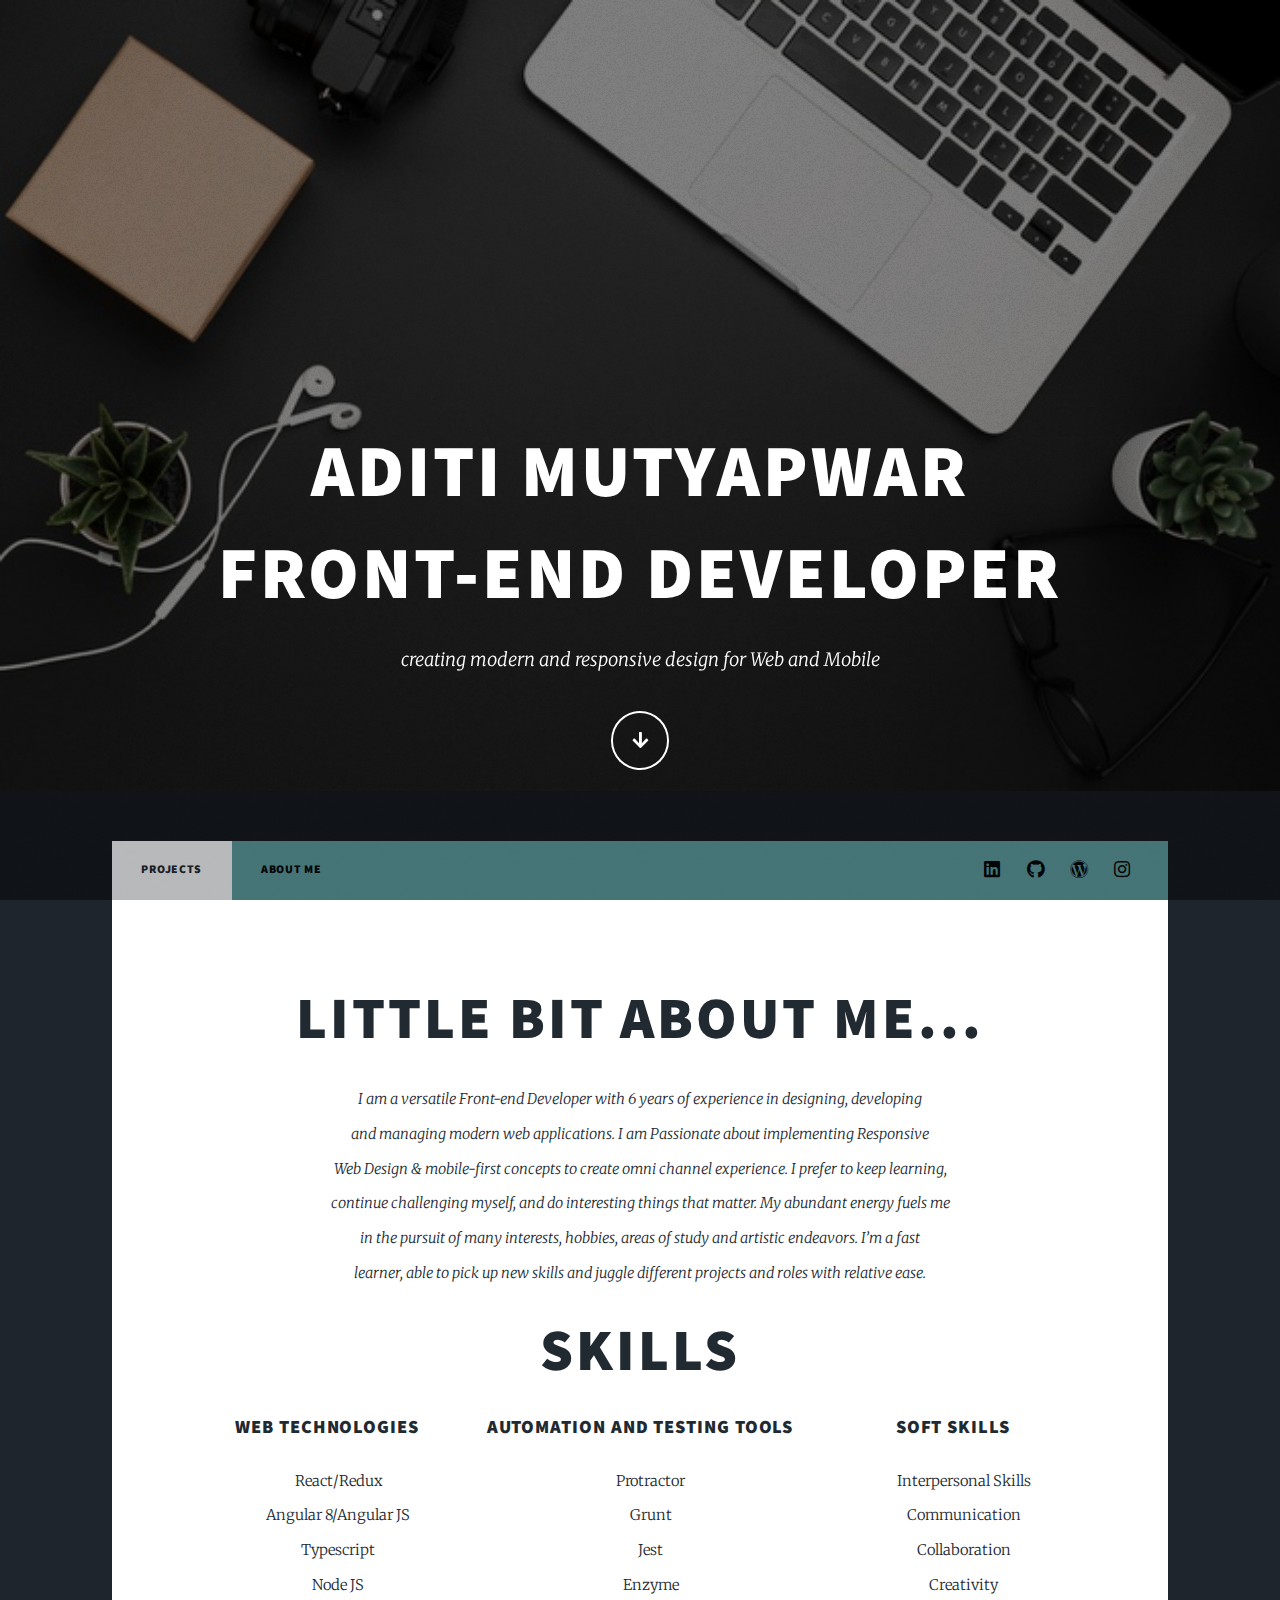
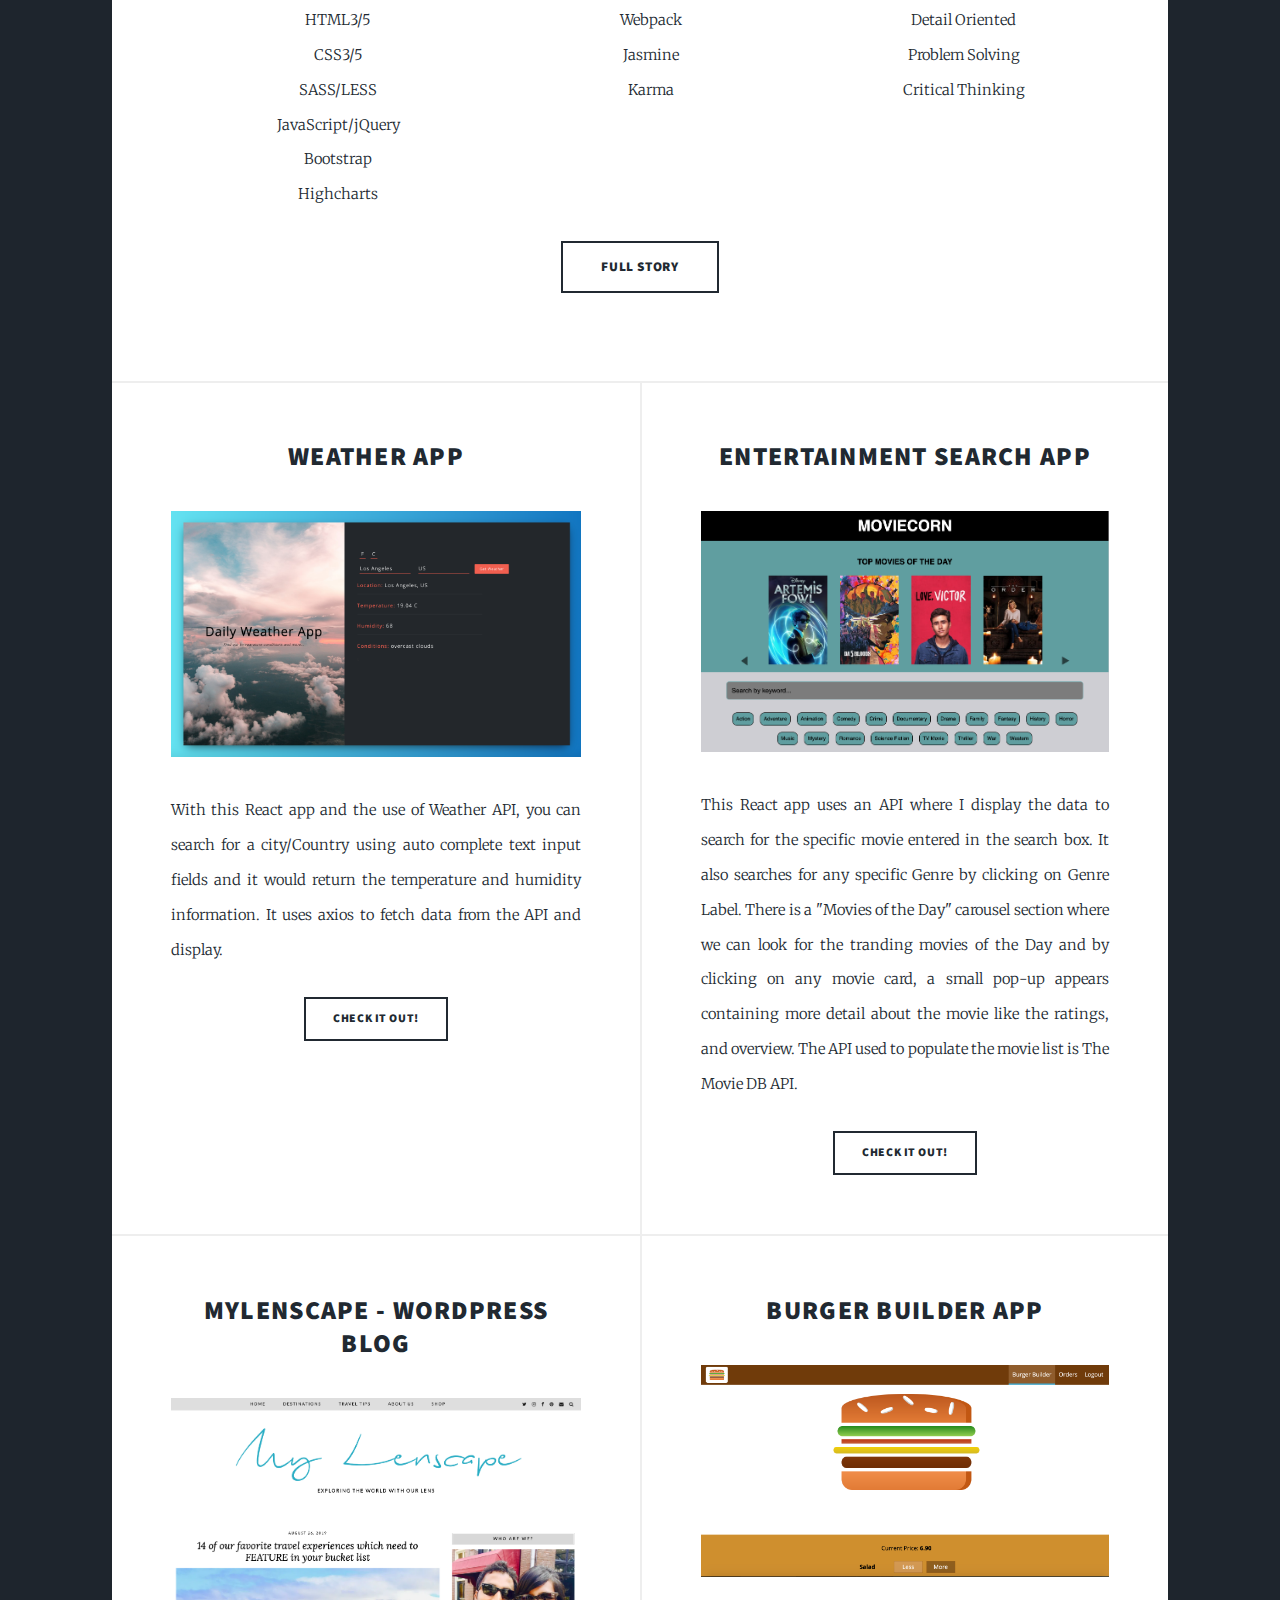
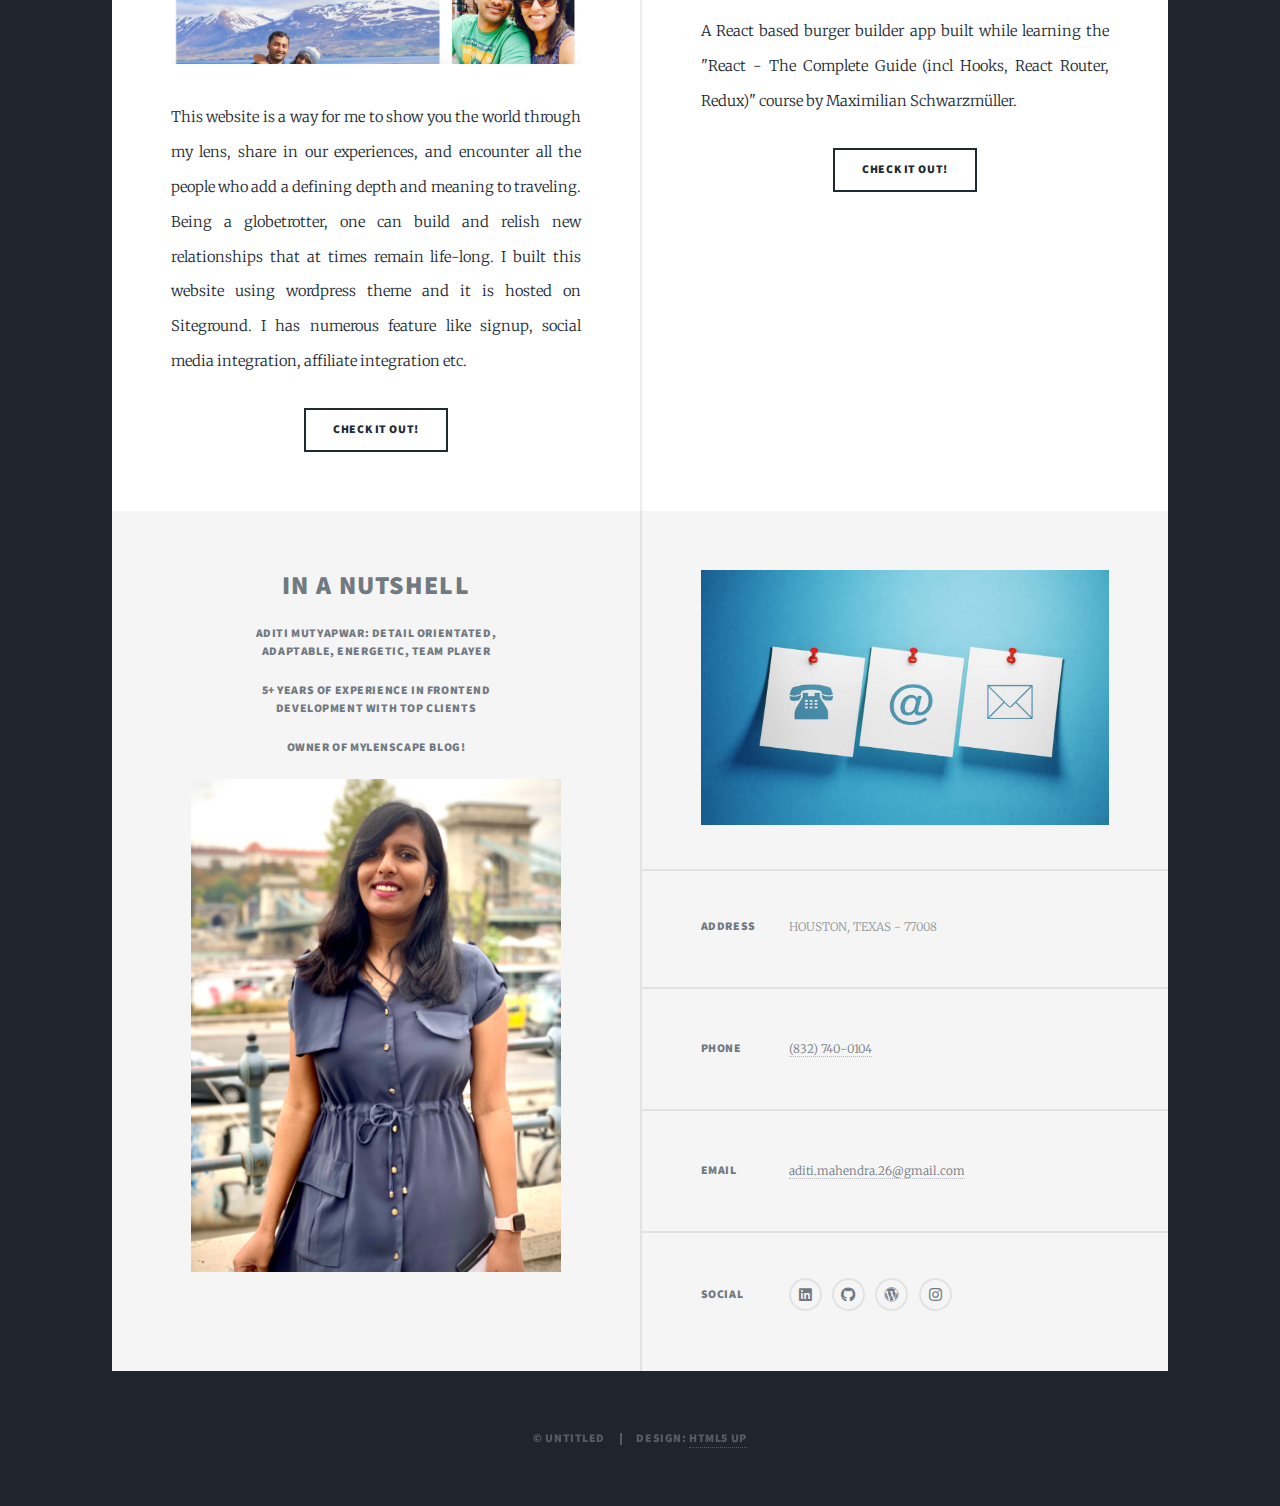
==== index.html @ be19580b "portfolio" ====
<!DOCTYPE HTML>
<!--
    Massively by HTML5 UP
    html5up.net | @ajlkn
    Free for personal and commercial use under the CCA 3.0 license (html5up.net/license)
-->
<html>
    <head>
        <title>Portfolio</title>
        <meta charset="utf-8" />
        <meta name="viewport" content="width=device-width, initial-scale=1, user-scalable=no" />
        <link rel="stylesheet" href="assets/css/main.css" />
        <noscript><link rel="stylesheet" href="assets/css/noscript.css" /></noscript>
    </head>
    <body class="is-preload">

        <!-- Wrapper -->
            <div id="wrapper" class="fade-in">

                <!-- Intro -->
                    <div id="intro">
                        <h1>Aditi Mutyapwar</h1>
						<h1>FRONT-END DEVELOPER</h1>
                        <p>creating modern and responsive design for Web and Mobile</p>
                        <ul class="actions">
                            <li><a href="#header" class="button icon solid solo fa-arrow-down scrolly">Continue</a></li>
                        </ul>
                    </div>

                <!-- Header -->
                    <header id="header">
                        <a href="#myContact" class="logo">CONTACT</a>
                    </header>

                <!-- Nav -->
                    <nav id="nav">
                        <ul class="links">
                            <li class="active"><a href="index.html">Projects</a></li>
                            <li><a href="generic.html">About Me</a></li>
                        </ul>
                        <ul class="icons">
                            <li><a target="_blank" href="https://www.linkedin.com/in/aditi-mutyapwar-87a7a096/" class="icon brands fa-linkedin"><span class="label">LinkedIn</span></a></li>
                            <li><a target="_blank" href="https://github.com/aditimutyapwar" class="icon brands alt fa-github"><span class="label">GitHub</span></a></li>
                            <li><a target="_blank" href="https://mylenscape.com/" class="icon brands alt fa-wordpress"><span class="label">Blog</span></a></li>
                            <li><a target="_blank" href="https://instagram.com/mylenscape" class="icon brands alt fa-instagram"><span class="label">Instagram</span></a></li>
                        </ul>
                    </nav>

                <!-- Main -->
                    <div id="main">

                        <!-- Featured Post -->
                            <article class="post featured">
                                <header class="major">
                                    <h2>Little bit about me...</h2>
									<p>I am a versatile Front-end Developer with 6 years of experience in designing, developing<br>
										and managing modern web applications. I am Passionate about implementing Responsive<br>
										Web Design & mobile-first concepts to create omni channel experience. I prefer to keep learning,<br>
										continue challenging myself, and do interesting things that matter. My abundant energy fuels me <br>
										in the pursuit of many interests, hobbies, areas of study and artistic endeavors. I’m a fast <br>
										learner, able to pick up new skills and juggle different projects and roles with relative ease.</p>
                                    <h2>Skills</h2>
                                    
                                    <div style="float: left; width: 33.33%">
                                        <h3>Web Technologies</h3>
                                        <ul style="list-style-type: none;">
                                        <li>React/Redux</li>
                                        <li>Angular 8/Angular JS</li>
                                        <li>Typescript</li>
                                        <li>Node JS</li>
                                        <li>HTML3/5</li>
                                        <li>CSS3/5</li>
                                        <li>SASS/LESS</li>
                                        <li>JavaScript/jQuery</li>
                                        <li>Bootstrap</li>
                                        <li>Highcharts</li>
                                    </ul></div>
                                    <div style="float: left; width: 33.33%">
                                        <h3 style="text-align: center;">Automation and Testing Tools</h3>
                                        <ul style="list-style-type: none;">
                                        <li>Protractor</li>
                                        <li>Grunt</li>
                                        <li>Jest</li>
                                        <li>Enzyme</li>
                                        <li>Webpack</li>
                                        <li>Jasmine</li>
                                        <li>Karma</li>
                                    </ul></div>
                                    <div style="float: left; width: 33.33%">
                                        <h3 style="text-align: center;">Soft Skills</h3>
                                        <ul style="list-style-type: none;">
                                        <li>Interpersonal Skills</li>
                                        <li>Communication</li>
                                        <li>Collaboration</li>
                                        <li>Creativity</li>
                                        <li>Detail Oriented</li>
                                        <li>Problem Solving</li>
                                        <li>Critical Thinking</li>
                                    </ul></div>
                                           
                                </header>
                                <!-- <a href="#" class="image main"><img src="images/pic01.jpg" alt="" /></a> -->
                                <ul class="actions special">
                                    <li><a href="generic.html" class="button large">Full Story</a></li>
                                </ul>
                            </article>

                        <!-- Posts -->
                            <section class="posts">
                                <article>
                                    <header>
                                        <h2><a href="https://github.com/aditimutyapwar/react-weather-app.git" target="_blank">WEATHER APP</a></h2>
                                    </header>
                                    <a href="https://github.com/aditimutyapwar/react-weather-app.git" target="_blank" class="image fit"><img src="images/weather.png" alt="weather" /></a>
                                    <p>With this React app and the use of Weather API, you can search for a city/Country using auto complete text input fields and it would return the temperature and humidity information. It uses axios to fetch data from the API and display.</p>
                                    <ul class="actions special">
                                        <li><a href="https://github.com/aditimutyapwar/react-weather-app.git" target="_blank" class="button">CHECK IT OUT!</a></li>
                                    </ul>
                                </article>
                                <article>
                                    <header>
                                        <h2><a href="https://github.com/aditimutyapwar/entertainmet-app.git" target="_blank">ENTERTAINMENT SEARCH APP</a></h2>
                                    </header>
                                    <a href="https://github.com/aditimutyapwar/entertainmet-app.git" target="_blank" class="image fit"><img src="images/moviecorn.png" alt="moviecorn" /></a>
                                    <p>This React app uses an API where I display the data to search for the specific movie entered in the search box. It also searches for any specific Genre by clicking on Genre Label. There is a "Movies of the Day" carousel section where we can look for the tranding movies of the Day and by clicking on any movie card, a small pop-up appears containing more detail about the movie like the ratings, and overview. The API used to populate the movie list is The Movie DB API.</p>
                                    <ul class="actions special">
                                        <li><a href="https://github.com/aditimutyapwar/entertainmet-app.git" target="_blank" class="button">Check it Out!</a></li>
                                    </ul>
                                </article>
                                <article>
                                    <header>
                                        <h2><a href="https://mylenscape.com" target="_blank">MYLENSCAPE - WORDPRESS BLOG</a></h2>
                                    </header>
                                    <a href="https://mylenscape.com" target="_blank" class="image fit"><img src="images/mylenscape.png" alt="Mylenscape" /></a>
                                    <p>This website is a way for me to show you the world through my lens, share in our experiences, and encounter all the people who add a defining depth and meaning to traveling. Being a globetrotter, one can build and relish new relationships that at times remain life-long. I built this website using wordpress theme and it is hosted on Siteground. I has numerous feature like signup, social media integration, affiliate integration etc.</p>
                                    <ul class="actions special">
                                        <li><a href="https://mylenscape.com" target="_blank" class="button">Check it Out!</a></li>
                                    </ul>
                                </article>
                                <article>
                                    <header>
                                        <h2><a href="https://github.com/aditimutyapwar/burger-builder-app.git" target="_blank">BURGER BUILDER APP</a></h2>
                                    </header>
                                    <a href="https://github.com/aditimutyapwar/burger-builder-app.git" target="_blank" class="image fit"><img src="images/burgerBuilder.png" alt="Burger Builder" /></a>
                                    <p>A React based burger builder app built while learning the "React - The Complete Guide (incl Hooks, React Router, Redux)" course by Maximilian Schwarzmüller.</p>
                                    <ul class="actions special">
                                        <li><a href="https://github.com/aditimutyapwar/burger-builder-app.git" target="_blank" class="button">Check it Out!</a></li>
                                    </ul>
                                </article>
                            </section>

                        <!-- Footer 
                            <footer>
                                <div class="pagination">
                                    <a href="#" class="previous">Prev</a>
                                    <a href="#" class="page active">1</a>
                                    <a href="#" class="page">2</a>
                                    <a href="#" class="page">3</a>
                                    <span class="extra">&hellip;</span>
                                    <a href="#" class="page">8</a>
                                    <a href="#" class="page">9</a>
                                    <a href="#" class="page">10</a>
                                    <a href="#" class="next">Next</a>
                                </div>
                            </footer> -->

                    </div>

                <!-- Footer -->
                    <footer id="footer">
                        <section>
                            <section>
                                <div style="width:70%; margin-left: auto;
                                margin-right: auto;">
                                    <h2 style="text-align: center;">In a Nutshell</h2>
                                    <h3 style="text-align: center;">ADITI MUTYAPWAR: DETAIL ORIENTATED, ADAPTABLE, ENERGETIC, Team player</h3>
                                    <h3 style="text-align: center;">5+ years of experience in Frontend Development with top clients</h3>
                                    <h3 style="text-align: center;">Owner of <a href="https://mylenscape.com" target="_blank">Mylenscape</a> Blog!</h3>
                                </div>
                                <img style=" display: block;
                                margin-left: auto;
                                margin-right: auto; width:90%;" src="images/IMG_3087.jpg" alt="Aditi-Mutyapwar-image">
                            </section>
                        </section>
                        <section class="split contact" id="myContact">
                            <section>
                                <img style=" display: block;
                                margin-left: auto;
                                margin-right: auto; width:90%;" src="images/contact.jpg" alt="contact-image">
                            </section>
                            <section class="alt">
                                <h3>Address</h3>
                                <p>HOUSTON, TEXAS - 77008</p>
                           </section>
                            <section>
                                <h3>Phone</h3>
                                <p><a href="#">(832) 740-0104</a></p>
                            </section>
                            <section>
                                <h3>Email</h3>
                                <p><a href="mailto:aditi.mahendra.26@gmail.com">aditi.mahendra.26@gmail.com</a></p>
                            </section>
                            <section>
                                <h3>Social</h3>
                                <ul class="icons alt">
                                    <li><a target="_blank" href="https://www.linkedin.com/in/aditi-mutyapwar-87a7a096/" class="icon brands fa-linkedin"><span class="label">LinkedIn</span></a></li>
                                    <li><a target="_blank" href="https://github.com/aditimutyapwar" class="icon brands alt fa-github"><span class="label">GitHub</span></a></li>
                                    <li><a target="_blank" href="https://mylenscape.com/" class="icon brands alt fa-wordpress"><span class="label">Blog</span></a></li>
                                    <li><a target="_blank" href="https://instagram.com/mylenscape" class="icon brands alt fa-instagram"><span class="label">Instagram</span></a></li>
                                </ul>
                            </section>
                        </section>
                    </footer>

                <!-- Copyright -->
                    <div id="copyright">
                        <ul><li>&copy; Untitled</li><li>Design: <a href="https://html5up.net">HTML5 UP</a></li></ul>
                    </div>

            </div>

        <!-- Scripts -->
            <script src="assets/js/jquery.min.js"></script>
            <script src="assets/js/jquery.scrollex.min.js"></script>
            <script src="assets/js/jquery.scrolly.min.js"></script>
            <script src="assets/js/browser.min.js"></script>
            <script src="assets/js/breakpoints.min.js"></script>
            <script src="assets/js/util.js"></script>
            <script src="assets/js/main.js"></script>

    </body>
</html>
---- assets/css/main.css ----
@import url(fontawesome-all.min.css);
@import url("https://fonts.googleapis.com/css?family=Merriweather:300,700,300italic,700italic|Source+Sans+Pro:900");

/*
	Massively by HTML5 UP
	html5up.net | @ajlkn
	Free for personal and commercial use under the CCA 3.0 license (html5up.net/license)
*/

html, body, div, span, applet, object,
iframe, h1, h2, h3, h4, h5, h6, p, blockquote,
pre, a, abbr, acronym, address, big, cite,
code, del, dfn, em, img, ins, kbd, q, s, samp,
small, strike, strong, sub, sup, tt, var, b,
u, i, center, dl, dt, dd, ol, ul, li, fieldset,
form, label, legend, table, caption, tbody,
tfoot, thead, tr, th, td, article, aside,
canvas, details, embed, figure, figcaption,
footer, header, hgroup, menu, nav, output, ruby,
section, summary, time, mark, audio, video {
	margin: 0;
	padding: 0;
	border: 0;
	font-size: 100%;
	font: inherit;
	vertical-align: baseline;}

article, aside, details, figcaption, figure,
footer, header, hgroup, menu, nav, section {
	display: block;}

body {
	line-height: 1;
}

ol, ul {
	list-style: none;
}

blockquote, q {
	quotes: none;
}

	blockquote:before, blockquote:after, q:before, q:after {
		content: '';
		content: none;
	}

table {
	border-collapse: collapse;
	border-spacing: 0;
}

body {
	-webkit-text-size-adjust: none;
}

mark {
	background-color: transparent;
	color: inherit;
}

input::-moz-focus-inner {
	border: 0;
	padding: 0;
}

input, select, textarea {
	-moz-appearance: none;
	-webkit-appearance: none;
	-ms-appearance: none;
	appearance: none;
}

/* Basic */

	@-ms-viewport {
		width: device-width;
	}

	body {
		-ms-overflow-style: scrollbar;
	}

	@media screen and (max-width: 480px) {

		html, body {
			min-width: 320px;
		}

	}

	html {
		box-sizing: border-box;
	}

	*, *:before, *:after {
		box-sizing: inherit;
	}

	body {
		background-color: #1e252d;
	}

		body.is-preload *, body.is-preload *:before, body.is-preload *:after {
			-moz-animation: none !important;
			-webkit-animation: none !important;
			-ms-animation: none !important;
			animation: none !important;
			-moz-transition: none !important;
			-webkit-transition: none !important;
			-ms-transition: none !important;
			transition: none !important;
		}

/* Type */

	html {
		font-size: 16pt;
	}

		@media screen and (max-width: 1680px) {

			html {
				font-size: 12pt;
			}

		}

		@media screen and (max-width: 1280px) {

			html {
				font-size: 11pt;
			}

		}

		@media screen and (max-width: 360px) {

			html {
				font-size: 10pt;
			}

		}

	body {
		color: #212931;
	}

	body, input, select, textarea {
		font-family: "Merriweather", Georgia, serif;
		font-weight: 300;
		font-size: 1rem;
		line-height: 2.375;
	}

	a {
		-moz-transition: color 0.2s ease-in-out, background-color 0.2s ease-in-out, border-color 0.2s ease-in-out, box-shadow 0.2s ease-in-out;
		-webkit-transition: color 0.2s ease-in-out, background-color 0.2s ease-in-out, border-color 0.2s ease-in-out, box-shadow 0.2s ease-in-out;
		-ms-transition: color 0.2s ease-in-out, background-color 0.2s ease-in-out, border-color 0.2s ease-in-out, box-shadow 0.2s ease-in-out;
		transition: color 0.2s ease-in-out, background-color 0.2s ease-in-out, border-color 0.2s ease-in-out, box-shadow 0.2s ease-in-out;
		border-bottom: dotted 1px;
		text-decoration: none;
	}

		a:hover {
			border-bottom-color: transparent;
		}

	strong, b {
		font-weight: 600;
	}

	em, i {
		font-style: italic;
	}

	p {
		text-align: justify;
		margin: 0 0 2rem 0;
	}

	h1, h2, h3, h4, h5, h6 {
		font-family: "Source Sans Pro", Helvetica, sans-serif;
		font-weight: 900;
		line-height: 1.5;
		letter-spacing: 0.05em;
		text-transform: uppercase;
		margin: 0 0 1rem 0;
	}

		h1 a, h2 a, h3 a, h4 a, h5 a, h6 a {
			border-bottom: 0;
			color: inherit;
			text-decoration: none;
		}

	h1 {
		font-size: 4rem;
		line-height: 1.1;
		margin: 0 0 2rem 0;
	}

	h2 {
		font-size: 1.75rem;
		line-height: 1.3;
		margin: 0 0 1.5rem 0;
	}

	h3 {
		font-size: 1.25rem;
		margin: 0 0 1.5rem 0;
	}

	h4 {
		font-size: 1rem;
	}

	h5 {
		font-size: 0.9rem;
	}

	h6 {
		font-size: 0.8rem;
	}

	sub {
		font-size: 0.8rem;
		position: relative;
		top: 0.5rem;
	}

	sup {
		font-size: 0.8rem;
		position: relative;
		top: -0.5rem;
	}

	blockquote {
		border-left: solid 4px;
		font-style: italic;
		margin: 0 0 2rem 0;
		padding: 0.5rem 0 0.5rem 2rem;
	}

	code {
		border: solid 2px;
		font-family: "Courier New", monospace;
		font-size: 0.9rem;
		margin: 0 0.25rem;
		padding: 0.25rem 0.65rem;
	}

	pre {
		-webkit-overflow-scrolling: touch;
		font-family: "Courier New", monospace;
		font-size: 0.9rem;
		margin: 0 0 2rem 0;
	}

		pre code {
			display: block;
			line-height: 1.75;
			padding: 1rem 1.5rem;
			overflow-x: auto;
		}

	hr {
		border: 0;
		border-bottom: solid 2px;
		margin: 3rem 0;
	}

		hr.major {
			margin: 5rem 0;
		}

	.align-left {
		text-align: left;
	}

	.align-center {
		text-align: center;
	}

	.align-right {
		text-align: right;
	}

	input, select, textarea {
		color: #212931;
	}

	a {
		color: #212931;
		border-bottom-color: rgba(33, 41, 49, 0.5);
	}

		a:hover {
			border-bottom-color: transparent;
			color: cadetblue !important;
		}

	strong, b {
		color: #212931;
	}

	h1, h2, h3, h4, h5, h6 {
		color: #212931;
	}

	blockquote {
		border-left-color: #eeeeee;
	}

	code {
		background: rgba(220, 220, 220, 0.25);
		border-color: #eeeeee;
	}

	hr {
		border-bottom-color: #eeeeee;
	}

/* Row */

	.row {
		display: flex;
		flex-wrap: wrap;
		box-sizing: border-box;
		align-items: stretch;
	}

		.row > * {
			box-sizing: border-box;
		}

		.row.gtr-uniform > * > :last-child {
			margin-bottom: 0;
		}

		.row.aln-left {
			justify-content: flex-start;
		}

		.row.aln-center {
			justify-content: center;
		}

		.row.aln-right {
			justify-content: flex-end;
		}

		.row.aln-top {
			align-items: flex-start;
		}

		.row.aln-middle {
			align-items: center;
		}

		.row.aln-bottom {
			align-items: flex-end;
		}

		.row > .imp {
			order: -1;
		}

		.row > .col-1 {
			width: 8.33333%;
		}

		.row > .off-1 {
			margin-left: 8.33333%;
		}

		.row > .col-2 {
			width: 16.66667%;
		}

		.row > .off-2 {
			margin-left: 16.66667%;
		}

		.row > .col-3 {
			width: 25%;
		}

		.row > .off-3 {
			margin-left: 25%;
		}

		.row > .col-4 {
			width: 33.33333%;
		}

		.row > .off-4 {
			margin-left: 33.33333%;
		}

		.row > .col-5 {
			width: 41.66667%;
		}

		.row > .off-5 {
			margin-left: 41.66667%;
		}

		.row > .col-6 {
			width: 50%;
		}

		.row > .off-6 {
			margin-left: 50%;
		}

		.row > .col-7 {
			width: 58.33333%;
		}

		.row > .off-7 {
			margin-left: 58.33333%;
		}

		.row > .col-8 {
			width: 66.66667%;
		}

		.row > .off-8 {
			margin-left: 66.66667%;
		}

		.row > .col-9 {
			width: 75%;
		}

		.row > .off-9 {
			margin-left: 75%;
		}

		.row > .col-10 {
			width: 83.33333%;
		}

		.row > .off-10 {
			margin-left: 83.33333%;
		}

		.row > .col-11 {
			width: 91.66667%;
		}

		.row > .off-11 {
			margin-left: 91.66667%;
		}

		.row > .col-12 {
			width: 100%;
		}

		.row > .off-12 {
			margin-left: 100%;
		}

		.row.gtr-0 {
			margin-top: 0;
			margin-left: 0rem;
		}

			.row.gtr-0 > * {
				padding: 0 0 0 0rem;
			}

			.row.gtr-0.gtr-uniform {
				margin-top: 0rem;
			}

				.row.gtr-0.gtr-uniform > * {
					padding-top: 0rem;
				}

		.row.gtr-25 {
			margin-top: 0;
			margin-left: -0.375rem;
		}

			.row.gtr-25 > * {
				padding: 0 0 0 0.375rem;
			}

			.row.gtr-25.gtr-uniform {
				margin-top: -0.375rem;
			}

				.row.gtr-25.gtr-uniform > * {
					padding-top: 0.375rem;
				}

		.row.gtr-50 {
			margin-top: 0;
			margin-left: -0.75rem;
		}

			.row.gtr-50 > * {
				padding: 0 0 0 0.75rem;
			}

			.row.gtr-50.gtr-uniform {
				margin-top: -0.75rem;
			}

				.row.gtr-50.gtr-uniform > * {
					padding-top: 0.75rem;
				}

		.row {
			margin-top: 0;
			margin-left: -1.5rem;
		}

			.row > * {
				padding: 0 0 0 1.5rem;
			}

			.row.gtr-uniform {
				margin-top: -1.5rem;
			}

				.row.gtr-uniform > * {
					padding-top: 1.5rem;
				}

		.row.gtr-150 {
			margin-top: 0;
			margin-left: -2.25rem;
		}

			.row.gtr-150 > * {
				padding: 0 0 0 2.25rem;
			}

			.row.gtr-150.gtr-uniform {
				margin-top: -2.25rem;
			}

				.row.gtr-150.gtr-uniform > * {
					padding-top: 2.25rem;
				}

		.row.gtr-200 {
			margin-top: 0;
			margin-left: -3rem;
		}

			.row.gtr-200 > * {
				padding: 0 0 0 3rem;
			}

			.row.gtr-200.gtr-uniform {
				margin-top: -3rem;
			}

				.row.gtr-200.gtr-uniform > * {
					padding-top: 3rem;
				}

		@media screen and (max-width: 1680px) {

			.row {
				display: flex;
				flex-wrap: wrap;
				box-sizing: border-box;
				align-items: stretch;
			}

				.row > * {
					box-sizing: border-box;
				}

				.row.gtr-uniform > * > :last-child {
					margin-bottom: 0;
				}

				.row.aln-left {
					justify-content: flex-start;
				}

				.row.aln-center {
					justify-content: center;
				}

				.row.aln-right {
					justify-content: flex-end;
				}

				.row.aln-top {
					align-items: flex-start;
				}

				.row.aln-middle {
					align-items: center;
				}

				.row.aln-bottom {
					align-items: flex-end;
				}

				.row > .imp-xlarge {
					order: -1;
				}

				.row > .col-1-xlarge {
					width: 8.33333%;
				}

				.row > .off-1-xlarge {
					margin-left: 8.33333%;
				}

				.row > .col-2-xlarge {
					width: 16.66667%;
				}

				.row > .off-2-xlarge {
					margin-left: 16.66667%;
				}

				.row > .col-3-xlarge {
					width: 25%;
				}

				.row > .off-3-xlarge {
					margin-left: 25%;
				}

				.row > .col-4-xlarge {
					width: 33.33333%;
				}

				.row > .off-4-xlarge {
					margin-left: 33.33333%;
				}

				.row > .col-5-xlarge {
					width: 41.66667%;
				}

				.row > .off-5-xlarge {
					margin-left: 41.66667%;
				}

				.row > .col-6-xlarge {
					width: 50%;
				}

				.row > .off-6-xlarge {
					margin-left: 50%;
				}

				.row > .col-7-xlarge {
					width: 58.33333%;
				}

				.row > .off-7-xlarge {
					margin-left: 58.33333%;
				}

				.row > .col-8-xlarge {
					width: 66.66667%;
				}

				.row > .off-8-xlarge {
					margin-left: 66.66667%;
				}

				.row > .col-9-xlarge {
					width: 75%;
				}

				.row > .off-9-xlarge {
					margin-left: 75%;
				}

				.row > .col-10-xlarge {
					width: 83.33333%;
				}

				.row > .off-10-xlarge {
					margin-left: 83.33333%;
				}

				.row > .col-11-xlarge {
					width: 91.66667%;
				}

				.row > .off-11-xlarge {
					margin-left: 91.66667%;
				}

				.row > .col-12-xlarge {
					width: 100%;
				}

				.row > .off-12-xlarge {
					margin-left: 100%;
				}

				.row.gtr-0 {
					margin-top: 0;
					margin-left: 0rem;
				}

					.row.gtr-0 > * {
						padding: 0 0 0 0rem;
					}

					.row.gtr-0.gtr-uniform {
						margin-top: 0rem;
					}

						.row.gtr-0.gtr-uniform > * {
							padding-top: 0rem;
						}

				.row.gtr-25 {
					margin-top: 0;
					margin-left: -0.375rem;
				}

					.row.gtr-25 > * {
						padding: 0 0 0 0.375rem;
					}

					.row.gtr-25.gtr-uniform {
						margin-top: -0.375rem;
					}

						.row.gtr-25.gtr-uniform > * {
							padding-top: 0.375rem;
						}

				.row.gtr-50 {
					margin-top: 0;
					margin-left: -0.75rem;
				}

					.row.gtr-50 > * {
						padding: 0 0 0 0.75rem;
					}

					.row.gtr-50.gtr-uniform {
						margin-top: -0.75rem;
					}

						.row.gtr-50.gtr-uniform > * {
							padding-top: 0.75rem;
						}

				.row {
					margin-top: 0;
					margin-left: -1.5rem;
				}

					.row > * {
						padding: 0 0 0 1.5rem;
					}

					.row.gtr-uniform {
						margin-top: -1.5rem;
					}

						.row.gtr-uniform > * {
							padding-top: 1.5rem;
						}

				.row.gtr-150 {
					margin-top: 0;
					margin-left: -2.25rem;
				}

					.row.gtr-150 > * {
						padding: 0 0 0 2.25rem;
					}

					.row.gtr-150.gtr-uniform {
						margin-top: -2.25rem;
					}

						.row.gtr-150.gtr-uniform > * {
							padding-top: 2.25rem;
						}

				.row.gtr-200 {
					margin-top: 0;
					margin-left: -3rem;
				}

					.row.gtr-200 > * {
						padding: 0 0 0 3rem;
					}

					.row.gtr-200.gtr-uniform {
						margin-top: -3rem;
					}

						.row.gtr-200.gtr-uniform > * {
							padding-top: 3rem;
						}

		}

		@media screen and (max-width: 1280px) {

			.row {
				display: flex;
				flex-wrap: wrap;
				box-sizing: border-box;
				align-items: stretch;
			}

				.row > * {
					box-sizing: border-box;
				}

				.row.gtr-uniform > * > :last-child {
					margin-bottom: 0;
				}

				.row.aln-left {
					justify-content: flex-start;
				}

				.row.aln-center {
					justify-content: center;
				}

				.row.aln-right {
					justify-content: flex-end;
				}

				.row.aln-top {
					align-items: flex-start;
				}

				.row.aln-middle {
					align-items: center;
				}

				.row.aln-bottom {
					align-items: flex-end;
				}

				.row > .imp-large {
					order: -1;
				}

				.row > .col-1-large {
					width: 8.33333%;
				}

				.row > .off-1-large {
					margin-left: 8.33333%;
				}

				.row > .col-2-large {
					width: 16.66667%;
				}

				.row > .off-2-large {
					margin-left: 16.66667%;
				}

				.row > .col-3-large {
					width: 25%;
				}

				.row > .off-3-large {
					margin-left: 25%;
				}

				.row > .col-4-large {
					width: 33.33333%;
				}

				.row > .off-4-large {
					margin-left: 33.33333%;
				}

				.row > .col-5-large {
					width: 41.66667%;
				}

				.row > .off-5-large {
					margin-left: 41.66667%;
				}

				.row > .col-6-large {
					width: 50%;
				}

				.row > .off-6-large {
					margin-left: 50%;
				}

				.row > .col-7-large {
					width: 58.33333%;
				}

				.row > .off-7-large {
					margin-left: 58.33333%;
				}

				.row > .col-8-large {
					width: 66.66667%;
				}

				.row > .off-8-large {
					margin-left: 66.66667%;
				}

				.row > .col-9-large {
					width: 75%;
				}

				.row > .off-9-large {
					margin-left: 75%;
				}

				.row > .col-10-large {
					width: 83.33333%;
				}

				.row > .off-10-large {
					margin-left: 83.33333%;
				}

				.row > .col-11-large {
					width: 91.66667%;
				}

				.row > .off-11-large {
					margin-left: 91.66667%;
				}

				.row > .col-12-large {
					width: 100%;
				}

				.row > .off-12-large {
					margin-left: 100%;
				}

				.row.gtr-0 {
					margin-top: 0;
					margin-left: 0rem;
				}

					.row.gtr-0 > * {
						padding: 0 0 0 0rem;
					}

					.row.gtr-0.gtr-uniform {
						margin-top: 0rem;
					}

						.row.gtr-0.gtr-uniform > * {
							padding-top: 0rem;
						}

				.row.gtr-25 {
					margin-top: 0;
					margin-left: -0.375rem;
				}

					.row.gtr-25 > * {
						padding: 0 0 0 0.375rem;
					}

					.row.gtr-25.gtr-uniform {
						margin-top: -0.375rem;
					}

						.row.gtr-25.gtr-uniform > * {
							padding-top: 0.375rem;
						}

				.row.gtr-50 {
					margin-top: 0;
					margin-left: -0.75rem;
				}

					.row.gtr-50 > * {
						padding: 0 0 0 0.75rem;
					}

					.row.gtr-50.gtr-uniform {
						margin-top: -0.75rem;
					}

						.row.gtr-50.gtr-uniform > * {
							padding-top: 0.75rem;
						}

				.row {
					margin-top: 0;
					margin-left: -1.5rem;
				}

					.row > * {
						padding: 0 0 0 1.5rem;
					}

					.row.gtr-uniform {
						margin-top: -1.5rem;
					}

						.row.gtr-uniform > * {
							padding-top: 1.5rem;
						}

				.row.gtr-150 {
					margin-top: 0;
					margin-left: -2.25rem;
				}

					.row.gtr-150 > * {
						padding: 0 0 0 2.25rem;
					}

					.row.gtr-150.gtr-uniform {
						margin-top: -2.25rem;
					}

						.row.gtr-150.gtr-uniform > * {
							padding-top: 2.25rem;
						}

				.row.gtr-200 {
					margin-top: 0;
					margin-left: -3rem;
				}

					.row.gtr-200 > * {
						padding: 0 0 0 3rem;
					}

					.row.gtr-200.gtr-uniform {
						margin-top: -3rem;
					}

						.row.gtr-200.gtr-uniform > * {
							padding-top: 3rem;
						}

		}

		@media screen and (max-width: 980px) {

			.row {
				display: flex;
				flex-wrap: wrap;
				box-sizing: border-box;
				align-items: stretch;
			}

				.row > * {
					box-sizing: border-box;
				}

				.row.gtr-uniform > * > :last-child {
					margin-bottom: 0;
				}

				.row.aln-left {
					justify-content: flex-start;
				}

				.row.aln-center {
					justify-content: center;
				}

				.row.aln-right {
					justify-content: flex-end;
				}

				.row.aln-top {
					align-items: flex-start;
				}

				.row.aln-middle {
					align-items: center;
				}

				.row.aln-bottom {
					align-items: flex-end;
				}

				.row > .imp-medium {
					order: -1;
				}

				.row > .col-1-medium {
					width: 8.33333%;
				}

				.row > .off-1-medium {
					margin-left: 8.33333%;
				}

				.row > .col-2-medium {
					width: 16.66667%;
				}

				.row > .off-2-medium {
					margin-left: 16.66667%;
				}

				.row > .col-3-medium {
					width: 25%;
				}

				.row > .off-3-medium {
					margin-left: 25%;
				}

				.row > .col-4-medium {
					width: 33.33333%;
				}

				.row > .off-4-medium {
					margin-left: 33.33333%;
				}

				.row > .col-5-medium {
					width: 41.66667%;
				}

				.row > .off-5-medium {
					margin-left: 41.66667%;
				}

				.row > .col-6-medium {
					width: 50%;
				}

				.row > .off-6-medium {
					margin-left: 50%;
				}

				.row > .col-7-medium {
					width: 58.33333%;
				}

				.row > .off-7-medium {
					margin-left: 58.33333%;
				}

				.row > .col-8-medium {
					width: 66.66667%;
				}

				.row > .off-8-medium {
					margin-left: 66.66667%;
				}

				.row > .col-9-medium {
					width: 75%;
				}

				.row > .off-9-medium {
					margin-left: 75%;
				}

				.row > .col-10-medium {
					width: 83.33333%;
				}

				.row > .off-10-medium {
					margin-left: 83.33333%;
				}

				.row > .col-11-medium {
					width: 91.66667%;
				}

				.row > .off-11-medium {
					margin-left: 91.66667%;
				}

				.row > .col-12-medium {
					width: 100%;
				}

				.row > .off-12-medium {
					margin-left: 100%;
				}

				.row.gtr-0 {
					margin-top: 0;
					margin-left: 0rem;
				}

					.row.gtr-0 > * {
						padding: 0 0 0 0rem;
					}

					.row.gtr-0.gtr-uniform {
						margin-top: 0rem;
					}

						.row.gtr-0.gtr-uniform > * {
							padding-top: 0rem;
						}

				.row.gtr-25 {
					margin-top: 0;
					margin-left: -0.375rem;
				}

					.row.gtr-25 > * {
						padding: 0 0 0 0.375rem;
					}

					.row.gtr-25.gtr-uniform {
						margin-top: -0.375rem;
					}

						.row.gtr-25.gtr-uniform > * {
							padding-top: 0.375rem;
						}

				.row.gtr-50 {
					margin-top: 0;
					margin-left: -0.75rem;
				}

					.row.gtr-50 > * {
						padding: 0 0 0 0.75rem;
					}

					.row.gtr-50.gtr-uniform {
						margin-top: -0.75rem;
					}

						.row.gtr-50.gtr-uniform > * {
							padding-top: 0.75rem;
						}

				.row {
					margin-top: 0;
					margin-left: -1.5rem;
				}

					.row > * {
						padding: 0 0 0 1.5rem;
					}

					.row.gtr-uniform {
						margin-top: -1.5rem;
					}

						.row.gtr-uniform > * {
							padding-top: 1.5rem;
						}

				.row.gtr-150 {
					margin-top: 0;
					margin-left: -2.25rem;
				}

					.row.gtr-150 > * {
						padding: 0 0 0 2.25rem;
					}

					.row.gtr-150.gtr-uniform {
						margin-top: -2.25rem;
					}

						.row.gtr-150.gtr-uniform > * {
							padding-top: 2.25rem;
						}

				.row.gtr-200 {
					margin-top: 0;
					margin-left: -3rem;
				}

					.row.gtr-200 > * {
						padding: 0 0 0 3rem;
					}

					.row.gtr-200.gtr-uniform {
						margin-top: -3rem;
					}

						.row.gtr-200.gtr-uniform > * {
							padding-top: 3rem;
						}

		}

		@media screen and (max-width: 736px) {

			.row {
				display: flex;
				flex-wrap: wrap;
				box-sizing: border-box;
				align-items: stretch;
			}

				.row > * {
					box-sizing: border-box;
				}

				.row.gtr-uniform > * > :last-child {
					margin-bottom: 0;
				}

				.row.aln-left {
					justify-content: flex-start;
				}

				.row.aln-center {
					justify-content: center;
				}

				.row.aln-right {
					justify-content: flex-end;
				}

				.row.aln-top {
					align-items: flex-start;
				}

				.row.aln-middle {
					align-items: center;
				}

				.row.aln-bottom {
					align-items: flex-end;
				}

				.row > .imp-small {
					order: -1;
				}

				.row > .col-1-small {
					width: 8.33333%;
				}

				.row > .off-1-small {
					margin-left: 8.33333%;
				}

				.row > .col-2-small {
					width: 16.66667%;
				}

				.row > .off-2-small {
					margin-left: 16.66667%;
				}

				.row > .col-3-small {
					width: 25%;
				}

				.row > .off-3-small {
					margin-left: 25%;
				}

				.row > .col-4-small {
					width: 33.33333%;
				}

				.row > .off-4-small {
					margin-left: 33.33333%;
				}

				.row > .col-5-small {
					width: 41.66667%;
				}

				.row > .off-5-small {
					margin-left: 41.66667%;
				}

				.row > .col-6-small {
					width: 50%;
				}

				.row > .off-6-small {
					margin-left: 50%;
				}

				.row > .col-7-small {
					width: 58.33333%;
				}

				.row > .off-7-small {
					margin-left: 58.33333%;
				}

				.row > .col-8-small {
					width: 66.66667%;
				}

				.row > .off-8-small {
					margin-left: 66.66667%;
				}

				.row > .col-9-small {
					width: 75%;
				}

				.row > .off-9-small {
					margin-left: 75%;
				}

				.row > .col-10-small {
					width: 83.33333%;
				}

				.row > .off-10-small {
					margin-left: 83.33333%;
				}

				.row > .col-11-small {
					width: 91.66667%;
				}

				.row > .off-11-small {
					margin-left: 91.66667%;
				}

				.row > .col-12-small {
					width: 100%;
				}

				.row > .off-12-small {
					margin-left: 100%;
				}

				.row.gtr-0 {
					margin-top: 0;
					margin-left: 0rem;
				}

					.row.gtr-0 > * {
						padding: 0 0 0 0rem;
					}

					.row.gtr-0.gtr-uniform {
						margin-top: 0rem;
					}

						.row.gtr-0.gtr-uniform > * {
							padding-top: 0rem;
						}

				.row.gtr-25 {
					margin-top: 0;
					margin-left: -0.375rem;
				}

					.row.gtr-25 > * {
						padding: 0 0 0 0.375rem;
					}

					.row.gtr-25.gtr-uniform {
						margin-top: -0.375rem;
					}

						.row.gtr-25.gtr-uniform > * {
							padding-top: 0.375rem;
						}

				.row.gtr-50 {
					margin-top: 0;
					margin-left: -0.75rem;
				}

					.row.gtr-50 > * {
						padding: 0 0 0 0.75rem;
					}

					.row.gtr-50.gtr-uniform {
						margin-top: -0.75rem;
					}

						.row.gtr-50.gtr-uniform > * {
							padding-top: 0.75rem;
						}

				.row {
					margin-top: 0;
					margin-left: -1.5rem;
				}

					.row > * {
						padding: 0 0 0 1.5rem;
					}

					.row.gtr-uniform {
						margin-top: -1.5rem;
					}

						.row.gtr-uniform > * {
							padding-top: 1.5rem;
						}

				.row.gtr-150 {
					margin-top: 0;
					margin-left: -2.25rem;
				}

					.row.gtr-150 > * {
						padding: 0 0 0 2.25rem;
					}

					.row.gtr-150.gtr-uniform {
						margin-top: -2.25rem;
					}

						.row.gtr-150.gtr-uniform > * {
							padding-top: 2.25rem;
						}

				.row.gtr-200 {
					margin-top: 0;
					margin-left: -3rem;
				}

					.row.gtr-200 > * {
						padding: 0 0 0 3rem;
					}

					.row.gtr-200.gtr-uniform {
						margin-top: -3rem;
					}

						.row.gtr-200.gtr-uniform > * {
							padding-top: 3rem;
						}

		}

		@media screen and (max-width: 480px) {

			.row {
				display: flex;
				flex-wrap: wrap;
				box-sizing: border-box;
				align-items: stretch;
			}

				.row > * {
					box-sizing: border-box;
				}

				.row.gtr-uniform > * > :last-child {
					margin-bottom: 0;
				}

				.row.aln-left {
					justify-content: flex-start;
				}

				.row.aln-center {
					justify-content: center;
				}

				.row.aln-right {
					justify-content: flex-end;
				}

				.row.aln-top {
					align-items: flex-start;
				}

				.row.aln-middle {
					align-items: center;
				}

				.row.aln-bottom {
					align-items: flex-end;
				}

				.row > .imp-xsmall {
					order: -1;
				}

				.row > .col-1-xsmall {
					width: 8.33333%;
				}

				.row > .off-1-xsmall {
					margin-left: 8.33333%;
				}

				.row > .col-2-xsmall {
					width: 16.66667%;
				}

				.row > .off-2-xsmall {
					margin-left: 16.66667%;
				}

				.row > .col-3-xsmall {
					width: 25%;
				}

				.row > .off-3-xsmall {
					margin-left: 25%;
				}

				.row > .col-4-xsmall {
					width: 33.33333%;
				}

				.row > .off-4-xsmall {
					margin-left: 33.33333%;
				}

				.row > .col-5-xsmall {
					width: 41.66667%;
				}

				.row > .off-5-xsmall {
					margin-left: 41.66667%;
				}

				.row > .col-6-xsmall {
					width: 50%;
				}

				.row > .off-6-xsmall {
					margin-left: 50%;
				}

				.row > .col-7-xsmall {
					width: 58.33333%;
				}

				.row > .off-7-xsmall {
					margin-left: 58.33333%;
				}

				.row > .col-8-xsmall {
					width: 66.66667%;
				}

				.row > .off-8-xsmall {
					margin-left: 66.66667%;
				}

				.row > .col-9-xsmall {
					width: 75%;
				}

				.row > .off-9-xsmall {
					margin-left: 75%;
				}

				.row > .col-10-xsmall {
					width: 83.33333%;
				}

				.row > .off-10-xsmall {
					margin-left: 83.33333%;
				}

				.row > .col-11-xsmall {
					width: 91.66667%;
				}

				.row > .off-11-xsmall {
					margin-left: 91.66667%;
				}

				.row > .col-12-xsmall {
					width: 100%;
				}

				.row > .off-12-xsmall {
					margin-left: 100%;
				}

				.row.gtr-0 {
					margin-top: 0;
					margin-left: 0rem;
				}

					.row.gtr-0 > * {
						padding: 0 0 0 0rem;
					}

					.row.gtr-0.gtr-uniform {
						margin-top: 0rem;
					}

						.row.gtr-0.gtr-uniform > * {
							padding-top: 0rem;
						}

				.row.gtr-25 {
					margin-top: 0;
					margin-left: -0.375rem;
				}

					.row.gtr-25 > * {
						padding: 0 0 0 0.375rem;
					}

					.row.gtr-25.gtr-uniform {
						margin-top: -0.375rem;
					}

						.row.gtr-25.gtr-uniform > * {
							padding-top: 0.375rem;
						}

				.row.gtr-50 {
					margin-top: 0;
					margin-left: -0.75rem;
				}

					.row.gtr-50 > * {
						padding: 0 0 0 0.75rem;
					}

					.row.gtr-50.gtr-uniform {
						margin-top: -0.75rem;
					}

						.row.gtr-50.gtr-uniform > * {
							padding-top: 0.75rem;
						}

				.row {
					margin-top: 0;
					margin-left: -1.5rem;
				}

					.row > * {
						padding: 0 0 0 1.5rem;
					}

					.row.gtr-uniform {
						margin-top: -1.5rem;
					}

						.row.gtr-uniform > * {
							padding-top: 1.5rem;
						}

				.row.gtr-150 {
					margin-top: 0;
					margin-left: -2.25rem;
				}

					.row.gtr-150 > * {
						padding: 0 0 0 2.25rem;
					}

					.row.gtr-150.gtr-uniform {
						margin-top: -2.25rem;
					}

						.row.gtr-150.gtr-uniform > * {
							padding-top: 2.25rem;
						}

				.row.gtr-200 {
					margin-top: 0;
					margin-left: -3rem;
				}

					.row.gtr-200 > * {
						padding: 0 0 0 3rem;
					}

					.row.gtr-200.gtr-uniform {
						margin-top: -3rem;
					}

						.row.gtr-200.gtr-uniform > * {
							padding-top: 3rem;
						}

		}

		@media screen and (max-width: 360px) {

			.row {
				display: flex;
				flex-wrap: wrap;
				box-sizing: border-box;
				align-items: stretch;
			}

				.row > * {
					box-sizing: border-box;
				}

				.row.gtr-uniform > * > :last-child {
					margin-bottom: 0;
				}

				.row.aln-left {
					justify-content: flex-start;
				}

				.row.aln-center {
					justify-content: center;
				}

				.row.aln-right {
					justify-content: flex-end;
				}

				.row.aln-top {
					align-items: flex-start;
				}

				.row.aln-middle {
					align-items: center;
				}

				.row.aln-bottom {
					align-items: flex-end;
				}

				.row > .imp-xxsmall {
					order: -1;
				}

				.row > .col-1-xxsmall {
					width: 8.33333%;
				}

				.row > .off-1-xxsmall {
					margin-left: 8.33333%;
				}

				.row > .col-2-xxsmall {
					width: 16.66667%;
				}

				.row > .off-2-xxsmall {
					margin-left: 16.66667%;
				}

				.row > .col-3-xxsmall {
					width: 25%;
				}

				.row > .off-3-xxsmall {
					margin-left: 25%;
				}

				.row > .col-4-xxsmall {
					width: 33.33333%;
				}

				.row > .off-4-xxsmall {
					margin-left: 33.33333%;
				}

				.row > .col-5-xxsmall {
					width: 41.66667%;
				}

				.row > .off-5-xxsmall {
					margin-left: 41.66667%;
				}

				.row > .col-6-xxsmall {
					width: 50%;
				}

				.row > .off-6-xxsmall {
					margin-left: 50%;
				}

				.row > .col-7-xxsmall {
					width: 58.33333%;
				}

				.row > .off-7-xxsmall {
					margin-left: 58.33333%;
				}

				.row > .col-8-xxsmall {
					width: 66.66667%;
				}

				.row > .off-8-xxsmall {
					margin-left: 66.66667%;
				}

				.row > .col-9-xxsmall {
					width: 75%;
				}

				.row > .off-9-xxsmall {
					margin-left: 75%;
				}

				.row > .col-10-xxsmall {
					width: 83.33333%;
				}

				.row > .off-10-xxsmall {
					margin-left: 83.33333%;
				}

				.row > .col-11-xxsmall {
					width: 91.66667%;
				}

				.row > .off-11-xxsmall {
					margin-left: 91.66667%;
				}

				.row > .col-12-xxsmall {
					width: 100%;
				}

				.row > .off-12-xxsmall {
					margin-left: 100%;
				}

				.row.gtr-0 {
					margin-top: 0;
					margin-left: 0rem;
				}

					.row.gtr-0 > * {
						padding: 0 0 0 0rem;
					}

					.row.gtr-0.gtr-uniform {
						margin-top: 0rem;
					}

						.row.gtr-0.gtr-uniform > * {
							padding-top: 0rem;
						}

				.row.gtr-25 {
					margin-top: 0;
					margin-left: -0.375rem;
				}

					.row.gtr-25 > * {
						padding: 0 0 0 0.375rem;
					}

					.row.gtr-25.gtr-uniform {
						margin-top: -0.375rem;
					}

						.row.gtr-25.gtr-uniform > * {
							padding-top: 0.375rem;
						}

				.row.gtr-50 {
					margin-top: 0;
					margin-left: -0.75rem;
				}

					.row.gtr-50 > * {
						padding: 0 0 0 0.75rem;
					}

					.row.gtr-50.gtr-uniform {
						margin-top: -0.75rem;
					}

						.row.gtr-50.gtr-uniform > * {
							padding-top: 0.75rem;
						}

				.row {
					margin-top: 0;
					margin-left: -1.5rem;
				}

					.row > * {
						padding: 0 0 0 1.5rem;
					}

					.row.gtr-uniform {
						margin-top: -1.5rem;
					}

						.row.gtr-uniform > * {
							padding-top: 1.5rem;
						}

				.row.gtr-150 {
					margin-top: 0;
					margin-left: -2.25rem;
				}

					.row.gtr-150 > * {
						padding: 0 0 0 2.25rem;
					}

					.row.gtr-150.gtr-uniform {
						margin-top: -2.25rem;
					}

						.row.gtr-150.gtr-uniform > * {
							padding-top: 2.25rem;
						}

				.row.gtr-200 {
					margin-top: 0;
					margin-left: -3rem;
				}

					.row.gtr-200 > * {
						padding: 0 0 0 3rem;
					}

					.row.gtr-200.gtr-uniform {
						margin-top: -3rem;
					}

						.row.gtr-200.gtr-uniform > * {
							padding-top: 3rem;
						}

		}

/* Box */

	.box {
		border: solid 2px;
		margin-bottom: 2rem;
		padding: 1.5rem;
	}

		.box > :last-child,
		.box > :last-child > :last-child,
		.box > :last-child > :last-child > :last-child {
			margin-bottom: 0;
		}

		.box.alt {
			border: 0;
			border-radius: 0;
			padding: 0;
		}

	.box {
		border-color: #eeeeee;
	}

/* Button */

	input[type="submit"],
	input[type="reset"],
	input[type="button"],
	button,
	.button {
		-moz-appearance: none;
		-webkit-appearance: none;
		-ms-appearance: none;
		appearance: none;
		-moz-transition: background-color 0.2s ease-in-out, box-shadow 0.2s ease-in-out, color 0.2s ease-in-out;
		-webkit-transition: background-color 0.2s ease-in-out, box-shadow 0.2s ease-in-out, color 0.2s ease-in-out;
		-ms-transition: background-color 0.2s ease-in-out, box-shadow 0.2s ease-in-out, color 0.2s ease-in-out;
		transition: background-color 0.2s ease-in-out, box-shadow 0.2s ease-in-out, color 0.2s ease-in-out;
		border: 0;
		border-radius: 0;
		cursor: pointer;
		display: inline-block;
		font-family: "Source Sans Pro", Helvetica, sans-serif;
		font-size: 0.8rem;
		font-weight: 900;
		letter-spacing: 0.05em;
		height: 3rem;
		line-height: 3rem;
		padding: 0 2rem;
		text-align: center;
		text-decoration: none;
		text-transform: uppercase;
		white-space: nowrap;
	}

		input[type="submit"].icon:before,
		input[type="reset"].icon:before,
		input[type="button"].icon:before,
		button.icon:before,
		.button.icon:before {
			margin-right: 0.5rem;
		}

		input[type="submit"].icon.solo,
		input[type="reset"].icon.solo,
		input[type="button"].icon.solo,
		button.icon.solo,
		.button.icon.solo {
			position: relative;
			width: 4rem;
			height: 4rem;
			line-height: 4rem;
			border-radius: 4rem;
			text-indent: 4rem;
			overflow: hidden;
			padding: 0;
			white-space: nowrap;
		}

			input[type="submit"].icon.solo:before,
			input[type="reset"].icon.solo:before,
			input[type="button"].icon.solo:before,
			button.icon.solo:before,
			.button.icon.solo:before {
				position: absolute;
				display: block;
				top: 0;
				left: 0;
				width: inherit;
				height: inherit;
				line-height: inherit;
				font-size: 1.25rem;
				margin-right: 0;
				text-align: center;
				text-indent: 0;
			}

		input[type="submit"].fit,
		input[type="reset"].fit,
		input[type="button"].fit,
		button.fit,
		.button.fit {
			width: 100%;
		}

		input[type="submit"].small,
		input[type="reset"].small,
		input[type="button"].small,
		button.small,
		.button.small {
			font-size: 0.7rem;
			height: 2.5rem;
			line-height: 2.5rem;
			padding: 0 1.5rem;
		}

		input[type="submit"].large,
		input[type="reset"].large,
		input[type="button"].large,
		button.large,
		.button.large {
			font-size: 0.9rem;
			height: 3.5rem;
			line-height: 3.5rem;
			padding: 0 2.75rem;
		}

		@media screen and (max-width: 980px) {

			input[type="submit"],
			input[type="reset"],
			input[type="button"],
			button,
			.button {
				font-size: 0.9rem;
				height: 3.25rem;
				line-height: 3.25rem;
			}

				input[type="submit"].large,
				input[type="reset"].large,
				input[type="button"].large,
				button.large,
				.button.large {
					font-size: 1rem;
					height: 3.75rem;
					line-height: 3.75rem;
				}

		}

		input[type="submit"].disabled, input[type="submit"]:disabled,
		input[type="reset"].disabled,
		input[type="reset"]:disabled,
		input[type="button"].disabled,
		input[type="button"]:disabled,
		button.disabled,
		button:disabled,
		.button.disabled,
		.button:disabled {
			pointer-events: none;
			opacity: 0.25;
		}

	input[type="submit"],
	input[type="reset"],
	input[type="button"],
	button,
	.button {
		background-color: transparent;
		box-shadow: inset 0 0 0 2px #212931;
		color: #212931 !important;
	}

		input[type="submit"]:hover,
		input[type="reset"]:hover,
		input[type="button"]:hover,
		button:hover,
		.button:hover {
			box-shadow: inset 0 0 0 2px cadetblue;
			color: cadetblue !important;
		}

		input[type="submit"].primary,
		input[type="reset"].primary,
		input[type="button"].primary,
		button.primary,
		.button.primary {
			background-color: #212931;
			box-shadow: none;
			color: #ffffff !important;
		}

			input[type="submit"].primary:hover,
			input[type="reset"].primary:hover,
			input[type="button"].primary:hover,
			button.primary:hover,
			.button.primary:hover {
				background-color: cadetblue;
			}

/* Form */

	form {
		margin: 0 0 2rem 0;
	}

		form > :last-child {
			margin-bottom: 0;
		}

		form > .fields {
			display: -moz-flex;
			display: -webkit-flex;
			display: -ms-flex;
			display: flex;
			-moz-flex-wrap: wrap;
			-webkit-flex-wrap: wrap;
			-ms-flex-wrap: wrap;
			flex-wrap: wrap;
			width: calc(100% + 3rem);
			margin: -1.5rem 0 2rem -1.5rem;
		}

			form > .fields > .field {
				-moz-flex-grow: 0;
				-webkit-flex-grow: 0;
				-ms-flex-grow: 0;
				flex-grow: 0;
				-moz-flex-shrink: 0;
				-webkit-flex-shrink: 0;
				-ms-flex-shrink: 0;
				flex-shrink: 0;
				padding: 1.5rem 0 0 1.5rem;
				width: calc(100% - 1.5rem);
			}

				form > .fields > .field.half {
					width: calc(50% - 0.75rem);
				}

				form > .fields > .field.third {
					width: calc(100%/3 - 0.5rem);
				}

				form > .fields > .field.quarter {
					width: calc(25% - 0.375rem);
				}

		@media screen and (max-width: 480px) {

			form > .fields {
				width: calc(100% + 3rem);
				margin: -1.5rem 0 2rem -1.5rem;
			}

				form > .fields > .field {
					padding: 1.5rem 0 0 1.5rem;
					width: calc(100% - 1.5rem);
				}

					form > .fields > .field.half {
						width: calc(100% - 1.5rem);
					}

					form > .fields > .field.third {
						width: calc(100% - 1.5rem);
					}

					form > .fields > .field.quarter {
						width: calc(100% - 1.5rem);
					}

		}

	label {
		display: block;
		font-family: "Source Sans Pro", Helvetica, sans-serif;
		font-weight: 900;
		line-height: 1.5;
		letter-spacing: 0.05em;
		font-size: 0.8rem;
		text-transform: uppercase;
		margin: 0 0 0.75rem 0;
	}

		@media screen and (max-width: 980px) {

			label {
				font-size: 0.9rem;
			}

		}

	input[type="text"],
	input[type="password"],
	input[type="email"],
	select,
	textarea {
		-moz-appearance: none;
		-webkit-appearance: none;
		-ms-appearance: none;
		appearance: none;
		background: transparent;
		border-radius: 0;
		border: solid 2px;
		color: inherit;
		display: block;
		outline: 0;
		padding: 0 1rem;
		text-decoration: none;
		width: 100%;
	}

		input[type="text"]:invalid,
		input[type="password"]:invalid,
		input[type="email"]:invalid,
		select:invalid,
		textarea:invalid {
			box-shadow: none;
		}

	select {
		background-size: 1.25rem;
		background-repeat: no-repeat;
		background-position: calc(100% - 1rem) center;
		height: 3rem;
		padding-right: 3rem;
		text-overflow: ellipsis;
	}

		select:focus::-ms-value {
			background-color: transparent;
		}

		select::-ms-expand {
			display: none;
		}

	input[type="text"],
	input[type="password"],
	input[type="email"],
	select {
		height: 3rem;
	}

	textarea {
		padding: 0.75rem 1rem;
	}

	input[type="checkbox"],
	input[type="radio"] {
		-moz-appearance: none;
		-webkit-appearance: none;
		-ms-appearance: none;
		appearance: none;
		display: block;
		float: left;
		margin-right: -2rem;
		opacity: 0;
		width: 1rem;
		z-index: -1;
	}

		input[type="checkbox"] + label,
		input[type="radio"] + label {
			text-decoration: none;
			cursor: pointer;
			display: inline-block;
			font-size: 1rem;
			letter-spacing: 0;
			font-family: "Merriweather", Georgia, serif;
			text-transform: none;
			font-weight: 300;
			padding-left: 2.8rem;
			padding-right: 1rem;
			position: relative;
		}

			input[type="checkbox"] + label:before,
			input[type="radio"] + label:before {
				-moz-osx-font-smoothing: grayscale;
				-webkit-font-smoothing: antialiased;
				display: inline-block;
				font-style: normal;
				font-variant: normal;
				text-rendering: auto;
				line-height: 1;
				text-transform: none !important;
				font-family: 'Font Awesome 5 Free';
				font-weight: 900;
			}

			input[type="checkbox"] + label:before,
			input[type="radio"] + label:before {
				border-radius: 0;
				border: solid 2px;
				content: '';
				display: inline-block;
				font-size: 0.8rem;
				height: 1.8rem;
				left: 0;
				line-height: 1.65rem;
				position: absolute;
				text-align: center;
				top: -0.125rem;
				width: 1.8rem;
			}

		input[type="checkbox"]:checked + label:before,
		input[type="radio"]:checked + label:before {
			content: '\f00c';
		}

	input[type="checkbox"] + label:before {
		border-radius: 0;
	}

	input[type="radio"] + label:before {
		border-radius: 100%;
	}

	::-webkit-input-placeholder {
		opacity: 1.0;
	}

	:-moz-placeholder {
		opacity: 1.0;
	}

	::-moz-placeholder {
		opacity: 1.0;
	}

	:-ms-input-placeholder {
		opacity: 1.0;
	}

	label {
		color: #212931;
	}

	input[type="text"],
	input[type="password"],
	input[type="email"],
	select,
	textarea {
		border-color: #eeeeee;
	}

		input[type="text"]:focus,
		input[type="password"]:focus,
		input[type="email"]:focus,
		select:focus,
		textarea:focus {
			border-color: cadetblue;
		}

	select {
		background-image: url("data:image/svg+xml;charset=utf8,%3Csvg xmlns='http://www.w3.org/2000/svg' width='40' height='40' preserveAspectRatio='none' viewBox='0 0 40 40'%3E%3Cpath d='M9.4,12.3l10.4,10.4l10.4-10.4c0.2-0.2,0.5-0.4,0.9-0.4c0.3,0,0.6,0.1,0.9,0.4l3.3,3.3c0.2,0.2,0.4,0.5,0.4,0.9 c0,0.4-0.1,0.6-0.4,0.9L20.7,31.9c-0.2,0.2-0.5,0.4-0.9,0.4c-0.3,0-0.6-0.1-0.9-0.4L4.3,17.3c-0.2-0.2-0.4-0.5-0.4-0.9 c0-0.4,0.1-0.6,0.4-0.9l3.3-3.3c0.2-0.2,0.5-0.4,0.9-0.4S9.1,12.1,9.4,12.3z' fill='%23eeeeee' /%3E%3C/svg%3E");
	}

		select option {
			background-color: #ffffff;
			color: #212931;
		}

	.select-wrapper:before {
		color: #eeeeee;
	}

	input[type="checkbox"] + label,
	input[type="radio"] + label {
		color: #212931;
	}

		input[type="checkbox"] + label:before,
		input[type="radio"] + label:before {
			border-color: #eeeeee;
		}

	input[type="checkbox"]:checked + label:before,
	input[type="radio"]:checked + label:before {
		background-color: #212931;
		border-color: #212931;
		color: #ffffff;
	}

	input[type="checkbox"]:focus + label:before,
	input[type="radio"]:focus + label:before {
		border-color: cadetblue;
	}

	::-webkit-input-placeholder {
		color: #909498 !important;
	}

	:-moz-placeholder {
		color: #909498 !important;
	}

	::-moz-placeholder {
		color: #909498 !important;
	}

	:-ms-input-placeholder {
		color: #909498 !important;
	}

	.formerize-placeholder {
		color: #909498 !important;
	}

/* Icon */

	.icon {
		text-decoration: none;
		border-bottom: none;
		position: relative;
	}

		.icon:before {
			-moz-osx-font-smoothing: grayscale;
			-webkit-font-smoothing: antialiased;
			display: inline-block;
			font-style: normal;
			font-variant: normal;
			text-rendering: auto;
			line-height: 1;
			text-transform: none !important;
			font-family: 'Font Awesome 5 Free';
			font-weight: 400;
		}

		.icon > .label {
			display: none;
		}

		.icon:before {
			line-height: inherit;
		}

		.icon.solid:before {
			font-weight: 900;
		}

		.icon.brands:before {
			font-family: 'Font Awesome 5 Brands';
		}

/* Image */

	.image {
		border: 0;
		display: inline-block;
		position: relative;
	}

		.image img {
			display: block;
		}

		.image.left, .image.right {
			max-width: 40%;
		}

			.image.left img, .image.right img {
				width: 100%;
			}

		.image.left {
			float: left;
			margin: 0 2rem 2rem 0;
			top: 0.75rem;
		}

		.image.right {
			float: right;
			margin: 0 0 2rem 2rem;
			top: 0.75rem;
		}

		.image.fit {
			display: block;
			margin: 2.5rem 0;
			width: 100%;
		}

			.image.fit:first-child {
				margin-top: 0;
			}

			.image.fit img {
				width: 100%;
			}

		.image.main {
			display: block;
			margin: 4rem 0;
			width: 100%;
		}

			.image.main:first-child {
				margin-top: 0;
			}

			.image.main img {
				width: 100%;
			}

		@media screen and (max-width: 736px) {

			.image.fit {
				margin: 2rem 0;
			}

			.image.main {
				margin: 2rem 0;
			}

		}

	a.image {
		overflow: hidden;
	}

		a.image img {
			-moz-transition: -moz-transform 0.2s ease-out;
			-webkit-transition: -webkit-transform 0.2s ease-out;
			-ms-transition: -ms-transform 0.2s ease-out;
			transition: transform 0.2s ease-out;
		}

		a.image:hover img {
			-moz-transform: scale(1.05);
			-webkit-transform: scale(1.05);
			-ms-transform: scale(1.05);
			transform: scale(1.05);
		}

/* Actions */

	ul.actions {
		display: -moz-flex;
		display: -webkit-flex;
		display: -ms-flex;
		display: flex;
		cursor: default;
		list-style: none;
		margin-left: -1rem;
		padding-left: 0;
	}

		ul.actions li {
			padding: 0 0 0 1rem;
			vertical-align: middle;
		}

		ul.actions.special {
			-moz-justify-content: center;
			-webkit-justify-content: center;
			-ms-justify-content: center;
			justify-content: center;
			width: 100%;
			margin-left: 0;
		}

			ul.actions.special li:first-child {
				padding-left: 0;
			}

		ul.actions.stacked {
			-moz-flex-direction: column;
			-webkit-flex-direction: column;
			-ms-flex-direction: column;
			flex-direction: column;
			margin-left: 0;
		}

			ul.actions.stacked li {
				padding: 1.3rem 0 0 0;
			}

				ul.actions.stacked li:first-child {
					padding-top: 0;
				}

		ul.actions.fit {
			width: calc(100% + 1rem);
		}

			ul.actions.fit li {
				-moz-flex-grow: 1;
				-webkit-flex-grow: 1;
				-ms-flex-grow: 1;
				flex-grow: 1;
				-moz-flex-shrink: 1;
				-webkit-flex-shrink: 1;
				-ms-flex-shrink: 1;
				flex-shrink: 1;
				width: 100%;
			}

				ul.actions.fit li > * {
					width: 100%;
				}

			ul.actions.fit.stacked {
				width: 100%;
			}

		@media screen and (max-width: 480px) {

			ul.actions:not(.fixed) {
				-moz-flex-direction: column;
				-webkit-flex-direction: column;
				-ms-flex-direction: column;
				flex-direction: column;
				margin-left: 0;
				width: 100% !important;
			}

				ul.actions:not(.fixed) li {
					-moz-flex-grow: 1;
					-webkit-flex-grow: 1;
					-ms-flex-grow: 1;
					flex-grow: 1;
					-moz-flex-shrink: 1;
					-webkit-flex-shrink: 1;
					-ms-flex-shrink: 1;
					flex-shrink: 1;
					padding: 1rem 0 0 0;
					text-align: center;
					width: 100%;
				}

					ul.actions:not(.fixed) li > * {
						width: 100%;
					}

					ul.actions:not(.fixed) li:first-child {
						padding-top: 0;
					}

					ul.actions:not(.fixed) li input[type="submit"],
					ul.actions:not(.fixed) li input[type="reset"],
					ul.actions:not(.fixed) li input[type="button"],
					ul.actions:not(.fixed) li button,
					ul.actions:not(.fixed) li .button {
						width: 100%;
					}

						ul.actions:not(.fixed) li input[type="submit"].icon:before,
						ul.actions:not(.fixed) li input[type="reset"].icon:before,
						ul.actions:not(.fixed) li input[type="button"].icon:before,
						ul.actions:not(.fixed) li button.icon:before,
						ul.actions:not(.fixed) li .button.icon:before {
							margin-left: -0.5rem;
						}

		}

/* Icons */

	ul.icons {
		cursor: default;
		list-style: none;
		padding-left: 0;
	}

		ul.icons li {
			display: inline-block;
			padding: 0 0.5rem 0 0;
			vertical-align: middle;
		}

			ul.icons li:last-child {
				padding-right: 0;
			}

			ul.icons li .icon:before {
				width: 2.25rem;
				height: 2.25rem;
				line-height: 2.25rem;
				display: inline-block;
				text-align: center;
				border-radius: 100%;
				font-size: 1.25rem;
			}

		ul.icons.alt li .icon:before {
			-moz-transition: color 0.2s ease-in-out, background-color 0.2s ease-in-out, border-color 0.2s ease-in-out, box-shadow 0.2s ease-in-out;
			-webkit-transition: color 0.2s ease-in-out, background-color 0.2s ease-in-out, border-color 0.2s ease-in-out, box-shadow 0.2s ease-in-out;
			-ms-transition: color 0.2s ease-in-out, background-color 0.2s ease-in-out, border-color 0.2s ease-in-out, box-shadow 0.2s ease-in-out;
			transition: color 0.2s ease-in-out, background-color 0.2s ease-in-out, border-color 0.2s ease-in-out, box-shadow 0.2s ease-in-out;
			font-size: 1rem;
		}

/* List */

	ol {
		list-style: decimal;
		margin: 0 0 2rem 0;
		padding-left: 1.25rem;
	}

		ol li {
			padding-left: 0.25rem;
		}

	ul {
		list-style: disc;
		margin: 0 0 2rem 0;
		padding-left: 1rem;
	}

		ul li {
			padding-left: 0.5rem;
		}

		ul.divided {
			list-style: none;
			padding-left: 0;
		}

			ul.divided li {
				border-top: solid 1px;
				padding: 0.5rem 0;
			}

				ul.divided li:first-child {
					border-top: 0;
					padding-top: 0;
				}

	dl {
		margin: 0 0 2rem 0;
	}

		dl dt {
			display: block;
			font-weight: 600;
			margin: 0 0 1rem 0;
		}

		dl dd {
			margin-left: 2rem;
		}

	ul.divided li {
		border-top-color: #eeeeee;
	}

	ul.icons li a.icon:hover:before {
		color: rgba(220, 220, 220, 1);
	}

	ul.icons.alt li .icon:before {
		box-shadow: inset 0 0 0 2px #eeeeee;
	}

	ul.icons.alt li a.icon:hover:before {
		box-shadow: inset 0 0 0 2px rgba(220, 220, 220, 1);
	}

/* Section/Article */

	section.special, article.special {
		text-align: center;
	}

	header {
		cursor: default;
	}

		header > .date {
			display: block;
			font-size: 0.8rem;
			height: 1;
			margin: 0 0 1rem 0;
			position: relative;
		}

		header > p {
			font-style: italic;
		}

		header > h1 + p {
			font-size: 1.1rem;
			margin-top: -0.5rem;
			line-height: 2;
		}

		header > h2 + p {
			font-size: 1rem;
			margin-top: -0.75rem;
		}

		header > h3 + p {
			font-size: 0.9rem;
			margin-top: -0.75rem;
		}

		header > h4 + p {
			font-size: 0.8rem;
			margin-top: -0.75rem;
		}

		header.major {
			margin: 0 0 4rem 0;
			text-align: center;
		}

			header.major > :last-child {
				margin-bottom: 0;
			}

			header.major > p {
				margin-top: 0;
				text-align: center;
			}

			header.major > .date {
				font-size: 1rem;
				margin: 0 0 4rem 0;
			}

				header.major > .date:before, header.major > .date:after {
					content: '';
					display: block;
					position: absolute;
					top: 50%;
					width: calc(50% - 6rem);
					border-top: solid 2px;
				}

				header.major > .date:before {
					left: 0;
				}

				header.major > .date:after {
					right: 0;
				}

		@media screen and (max-width: 980px) {

			header br {
				display: none;
			}

		}

		@media screen and (max-width: 736px) {

			header.major {
				margin: 0 0 2rem 0;
			}

		}

	header.major .date:before, header.major .date:after {
		border-top-color: #eeeeee;
	}

/* Table */

	.table-wrapper {
		-webkit-overflow-scrolling: touch;
		overflow-x: auto;
	}

	table {
		margin: 0 0 2rem 0;
		width: 100%;
	}

		table tbody tr {
			border: solid 1px;
			border-left: 0;
			border-right: 0;
		}

		table td {
			padding: 0.75rem 0.75rem;
		}

		table th {
			font-family: "Source Sans Pro", Helvetica, sans-serif;
			font-size: 0.8rem;
			font-weight: 900;
			letter-spacing: 0.05em;
			line-height: 1.5;
			padding: 0 0.75rem 0.75rem 0.75rem;
			text-align: left;
			text-transform: uppercase;
		}

			@media screen and (max-width: 980px) {

				table th {
					font-size: 0.9rem;
				}

			}

		table thead {
			border-bottom: solid 2px;
		}

		table tfoot {
			border-top: solid 2px;
		}

		table.alt {
			border-collapse: separate;
		}

			table.alt tbody tr td {
				border: solid 1px;
				border-left-width: 0;
				border-top-width: 0;
			}

				table.alt tbody tr td:first-child {
					border-left-width: 1px;
				}

			table.alt tbody tr:first-child td {
				border-top-width: 1px;
			}

			table.alt thead {
				border-bottom: 0;
			}

			table.alt tfoot {
				border-top: 0;
			}

	table tbody tr {
		border-color: #eeeeee;
	}

		table tbody tr:nth-child(2n + 1) {
			background-color: rgba(220, 220, 220, 0.25);
		}

	table th {
		color: #212931;
	}

	table thead {
		border-bottom-color: #eeeeee;
	}

	table tfoot {
		border-top-color: #eeeeee;
	}

	table.alt tbody tr td {
		border-color: #eeeeee;
	}

/* Pagination */

	.pagination {
		display: -moz-inline-flex;
		display: -webkit-inline-flex;
		display: -ms-inline-flex;
		display: inline-flex;
		-moz-user-select: none;
		-webkit-user-select: none;
		-ms-user-select: none;
		user-select: none;
		cursor: default;
		list-style: none;
		margin: 0 0 2rem 2px;
		padding: 0;
	}

		.pagination a, .pagination span {
			-moz-transition: background-color 0.2s ease-in-out, border-color 0.2s ease-in-out, box-shadow 0.2s ease-in-out, color 0.2s ease-in-out;
			-webkit-transition: background-color 0.2s ease-in-out, border-color 0.2s ease-in-out, box-shadow 0.2s ease-in-out, color 0.2s ease-in-out;
			-ms-transition: background-color 0.2s ease-in-out, border-color 0.2s ease-in-out, box-shadow 0.2s ease-in-out, color 0.2s ease-in-out;
			transition: background-color 0.2s ease-in-out, border-color 0.2s ease-in-out, box-shadow 0.2s ease-in-out, color 0.2s ease-in-out;
			border: solid 2px;
			display: inline-block;
			font-family: "Source Sans Pro", Helvetica, sans-serif;
			font-size: 0.8rem;
			font-weight: 900;
			height: 3rem;
			letter-spacing: 0.05em;
			line-height: calc(3rem - 4px);
			margin-left: -2px;
			min-width: 3rem;
			position: relative;
			text-align: center;
			text-decoration: none;
			text-transform: uppercase;
		}

		.pagination .next, .pagination .previous {
			text-decoration: none;
			padding: 0 1.75rem;
		}

			.pagination .next:before, .pagination .previous:before {
				-moz-osx-font-smoothing: grayscale;
				-webkit-font-smoothing: antialiased;
				display: inline-block;
				font-style: normal;
				font-variant: normal;
				text-rendering: auto;
				line-height: 1;
				text-transform: none !important;
				font-family: 'Font Awesome 5 Free';
				font-weight: 900;
			}

			.pagination .next:before, .pagination .previous:before {
				display: inline-block;
				color: inherit !important;
				line-height: inherit;
			}

		.pagination .previous:before {
			content: '\f104';
			margin-right: 0.9375em;
		}

		.pagination .next:before {
			content: '\f105';
			float: right;
			margin-left: 0.9375em;
		}

		@media screen and (max-width: 980px) {

			.pagination a, .pagination span {
				font-size: 0.9rem;
			}

		}

		@media screen and (max-width: 480px) {

			.pagination .page, .pagination .extra {
				display: none;
			}

		}

	.pagination a, .pagination span {
		border-color: #eeeeee;
	}

	.pagination a {
		color: #212931 !important;
	}

		.pagination a:hover {
			color: cadetblue !important;
			border-color: cadetblue;
			z-index: 1;
		}

			.pagination a:hover + a,
			.pagination a:hover + span {
				border-left-color: cadetblue;
			}

		.pagination a.active {
			background-color: #eeeeee;
		}

	.pagination span {
		color: #eeeeee;
	}

/* Wrapper */

	#wrapper {
		-moz-transition: opacity 0.5s ease;
		-webkit-transition: opacity 0.5s ease;
		-ms-transition: opacity 0.5s ease;
		transition: opacity 0.5s ease;
		position: relative;
		z-index: 1;
		overflow: hidden;
	}

		#wrapper > .bg {
			position: absolute;
			top: 0;
			left: 0;
			width: 100%;
			height: 100%;
			background-color: #212931;
			background-image: url("../../images/overlay.png"), linear-gradient(0deg, rgba(0, 0, 0, 0.5), rgba(0, 0, 0, 0.5)), url("../../images/bg.jpg");
			background-size: auto,								auto,														100% auto;
			background-position: center,								center,														top center;
			background-repeat: repeat,								no-repeat,													no-repeat;
			background-attachment: scroll,								scroll,														scroll;
			z-index: -1;
		}

			#wrapper > .bg.fixed {
				position: fixed;
				width: 100vw;
				height: 100vh;
			}

		#wrapper.fade-in:before {
			pointer-events: none;
			-moz-transition: opacity 1s ease-in-out;
			-webkit-transition: opacity 1s ease-in-out;
			-ms-transition: opacity 1s ease-in-out;
			transition: opacity 1s ease-in-out;
			-moz-transition-delay: 0.75s;
			-webkit-transition-delay: 0.75s;
			-ms-transition-delay: 0.75s;
			transition-delay: 0.75s;
			background: #1e252d;
			content: '';
			display: block;
			height: 100%;
			left: 0;
			opacity: 0;
			position: fixed;
			top: 0;
			width: 100%;
		}

		body.is-preload #wrapper.fade-in:before {
			opacity: 1;
		}

		@media screen and (orientation: portrait) {

			#wrapper > .bg {
				background-size: auto,								auto,														auto 175%;
			}

		}

/* Intro */

	#intro {
		color: #ffffff;
		padding: 8rem 4rem 6rem 4rem ;
		-moz-align-items: center;
		-webkit-align-items: center;
		-ms-align-items: center;
		align-items: center;
		display: -moz-flex;
		display: -webkit-flex;
		display: -ms-flex;
		display: flex;
		-moz-flex-direction: column;
		-webkit-flex-direction: column;
		-ms-flex-direction: column;
		flex-direction: column;
		-moz-justify-content: -moz-flex-end;
		-webkit-justify-content: -webkit-flex-end;
		-ms-justify-content: -ms-flex-end;
		justify-content: flex-end;
		-moz-transition: opacity 1s ease, -moz-transform 1s ease;
		-webkit-transition: opacity 1s ease, -webkit-transform 1s ease;
		-ms-transition: opacity 1s ease, -ms-transform 1s ease;
		transition: opacity 1s ease, transform 1s ease;
		position: relative;
		cursor: default;
		text-align: center;
		z-index: 1;
		min-height: 100vh;
	}

		#intro input, #intro select, #intro textarea {
			color: #ffffff;
		}

		#intro a {
			color: #ffffff;
			border-bottom-color: rgba(255, 255, 255, 0.5);
		}

			#intro a:hover {
				border-bottom-color: transparent;
				color: cadetblue !important;
			}

		#intro strong, #intro b {
			color: #ffffff;
		}

		#intro h1, #intro h2, #intro h3, #intro h4, #intro h5, #intro h6 {
			color: #ffffff;
			letter-spacing: 0.04em;
		}

		#intro blockquote {
			border-left-color: #ffffff;
		}

		#intro code {
			background: rgba(255, 255, 255, 0.075);
			border-color: #ffffff;
		}

		#intro hr {
			border-bottom-color: #ffffff;
		}

		#intro input[type="submit"],
		#intro input[type="reset"],
		#intro input[type="button"],
		#intro button,
		#intro .button {
			background-color: transparent;
			box-shadow: inset 0 0 0 2px #ffffff;
			color: #ffffff !important;
		}

			#intro input[type="submit"]:hover,
			#intro input[type="reset"]:hover,
			#intro input[type="button"]:hover,
			#intro button:hover,
			#intro .button:hover {
				box-shadow: inset 0 0 0 2px cadetblue;
				color: cadetblue !important;
			}

			#intro input[type="submit"].primary,
			#intro input[type="reset"].primary,
			#intro input[type="button"].primary,
			#intro button.primary,
			#intro .button.primary {
				background-color: #ffffff;
				box-shadow: none;
				color: #1e252d !important;
			}

				#intro input[type="submit"].primary:hover,
				#intro input[type="reset"].primary:hover,
				#intro input[type="button"].primary:hover,
				#intro button.primary:hover,
				#intro .button.primary:hover {
					background-color: cadetblue;
				}

		#intro h1 {
			font-size: 5rem;
			line-height: 1;
		}

		#intro p {
			font-size: 1.25rem;
			font-style: italic;
			margin-top: -0.25rem;
			text-align: center;
		}

		#intro + #header {
			margin-top: -20rem;
		}

			#intro + #header .logo {
				-moz-transform: translateY(2rem);
				-webkit-transform: translateY(2rem);
				-ms-transform: translateY(2rem);
				transform: translateY(2rem);
				opacity: 0;
				visibility: hidden;
			}

		#intro.hidden {
			pointer-events: none;
			-moz-transform: translateY(2rem);
			-webkit-transform: translateY(2rem);
			-ms-transform: translateY(2rem);
			transform: translateY(2rem);
			-moz-transition: opacity 0.5s ease, -moz-transform 0.5s ease, visibility 0.5s;
			-webkit-transition: opacity 0.5s ease, -webkit-transform 0.5s ease, visibility 0.5s;
			-ms-transition: opacity 0.5s ease, -ms-transform 0.5s ease, visibility 0.5s;
			transition: opacity 0.5s ease, transform 0.5s ease, visibility 0.5s;
			opacity: 0;
			visibility: hidden;
		}

			#intro.hidden + #header .logo {
				-moz-transform: translateY(0);
				-webkit-transform: translateY(0);
				-ms-transform: translateY(0);
				transform: translateY(0);
				opacity: 1;
				visibility: visible;
			}

		body.is-preload #intro {
			-moz-transform: translateY(2rem);
			-webkit-transform: translateY(2rem);
			-ms-transform: translateY(2rem);
			transform: translateY(2rem);
			opacity: 0;
		}

			body.is-preload #intro:not(.hidden) + #header + #nav {
				-moz-transform: translateY(4rem);
				-webkit-transform: translateY(4rem);
				-ms-transform: translateY(4rem);
				transform: translateY(4rem);
				opacity: 0;
			}

		@media screen and (max-width: 980px) {

			#intro {
				padding: 4rem 4rem 2rem 4rem ;
				min-height: 90vh;
			}

				#intro p br {
					display: none;
				}

				#intro + #header {
					margin-top: -14rem;
				}

		}

		@media screen and (max-width: 736px) {

			#intro {
				padding: 3rem 2rem 1rem 2rem ;
				min-height: 80vh;
			}

				#intro h1 {
					font-size: 3.25rem;
					line-height: 1.1;
					margin-bottom: 1rem;
				}

				#intro p {
					font-size: 1rem;
					margin-top: 0rem;
				}

				#intro .actions {
					display: none;
				}

		}

/* Header */

	#header {
		color: #ffffff;
		-moz-align-items: center;
		-webkit-align-items: center;
		-ms-align-items: center;
		align-items: center;
		display: -moz-flex;
		display: -webkit-flex;
		display: -ms-flex;
		display: flex;
		-moz-flex-direction: column;
		-webkit-flex-direction: column;
		-ms-flex-direction: column;
		flex-direction: column;
		-moz-justify-content: -moz-flex-end;
		-webkit-justify-content: -webkit-flex-end;
		-ms-justify-content: -ms-flex-end;
		justify-content: flex-end;
		pointer-events: none;
		-moz-user-select: none;
		-webkit-user-select: none;
		-ms-user-select: none;
		user-select: none;
		height: 20rem;
		padding-bottom: 8rem;
		position: relative;
		text-align: center;
		z-index: 2;
	}

		#header input, #header select, #header textarea {
			color: #ffffff;
		}

		#header a {
			color: #ffffff;
			border-bottom-color: rgba(255, 255, 255, 0.5);
		}

			#header a:hover {
				border-bottom-color: transparent;
				color: cadetblue !important;
			}

		#header strong, #header b {
			color: #ffffff;
		}

		#header h1, #header h2, #header h3, #header h4, #header h5, #header h6 {
			color: #ffffff;
		}

		#header blockquote {
			border-left-color: #ffffff;
		}

		#header code {
			background: rgba(255, 255, 255, 0.075);
			border-color: #ffffff;
		}

		#header hr {
			border-bottom-color: #ffffff;
		}

		#header .logo {
			-moz-transition: border-color 0.2s ease-in-out, color 0.2s ease-in-out, opacity 0.5s ease, -moz-transform 0.5s ease, visibility 0.5s;
			-webkit-transition: border-color 0.2s ease-in-out, color 0.2s ease-in-out, opacity 0.5s ease, -webkit-transform 0.5s ease, visibility 0.5s;
			-ms-transition: border-color 0.2s ease-in-out, color 0.2s ease-in-out, opacity 0.5s ease, -ms-transform 0.5s ease, visibility 0.5s;
			transition: border-color 0.2s ease-in-out, color 0.2s ease-in-out, opacity 0.5s ease, transform 0.5s ease, visibility 0.5s;
			pointer-events: auto;
			border-style: solid;
			border-color: #ffffff;
			border-width: 5px !important;
			font-family: "Source Sans Pro", Helvetica, sans-serif;
			font-size: 2.25rem;
			font-weight: 900;
			letter-spacing: 0.75em;
			line-height: 1;
			padding: 1rem 1.75rem;
			text-transform: uppercase;
			visibility: visible;
		}

			#header .logo:hover {
				border-color: cadetblue !important;
				color: cadetblue !important;
			}

		@media screen and (max-width: 980px) {

			#header {
				height: 14rem;
				padding-bottom: 4rem;
			}

		}

		@media screen and (max-width: 736px) {

			#header {
				padding-bottom: 3rem;
			}

				#header .logo {
					font-size: 1.75rem;
					border-width: 3px !important;
				}

		}

/* Nav */

	#nav {
		color: #ffffff;
		display: -moz-flex;
		display: -webkit-flex;
		display: -ms-flex;
		display: flex;
		-moz-transition: -moz-transform 1s ease, opacity 1s ease;
		-webkit-transition: -webkit-transform 1s ease, opacity 1s ease;
		-ms-transition: -ms-transform 1s ease, opacity 1s ease;
		transition: transform 1s ease, opacity 1s ease;
		background-color: cadetblue;
		height: 4rem;
		line-height: 4rem;
		margin: -4rem auto 0 auto;
		overflow: hidden;
		padding: 0 2rem 0 0;
		position: relative;
		width: calc(100% - 4rem);
		max-width: 72rem;
		z-index: 2;
		opacity: 0.7;
	}

		#nav ul.divided li {
			border-top-color: #ffffff;
		}

		#nav ul.icons li a.icon:hover:before {
			color: rgba(220, 220, 220, 1);
		}

		#nav ul.icons.alt li .icon:before {
			box-shadow: inset 0 0 0 2px #ffffff;
		}

		#nav ul.icons.alt li a.icon:hover:before {
			box-shadow: inset 0 0 0 2px rgba(220, 220, 220, 1);
		}

		#nav input, #nav select, #nav textarea {
			color: #ffffff;
		}

		#nav a {
			color: black;
			border-bottom-color: rgba(255, 255, 255, 0.5);
		}

		#nav a:hover {
			border-bottom-color: transparent;
		}

		#nav strong, #nav b {
			color: #ffffff;
		}

		#nav h1, #nav h2, #nav h3, #nav h4, #nav h5, #nav h6 {
			color: #ffffff;
		}

		#nav blockquote {
			border-left-color: #ffffff;
		}

		#nav code {
			background: rgba(255, 255, 255, 0.075);
			border-color: #ffffff;
		}

		#nav hr {
			border-bottom-color: #ffffff;
		}

		#nav ul.links {
			display: -moz-flex;
			display: -webkit-flex;
			display: -ms-flex;
			display: flex;
			-moz-flex-grow: 1;
			-webkit-flex-grow: 1;
			-ms-flex-grow: 1;
			flex-grow: 1;
			-moz-flex-shrink: 1;
			-webkit-flex-shrink: 1;
			-ms-flex-shrink: 1;
			flex-shrink: 1;
			font-family: "Source Sans Pro", Helvetica, sans-serif;
			font-weight: 900;
			letter-spacing: 0.05em;
			list-style: none;
			margin-bottom: 0;
			padding-left: 0;
			text-transform: uppercase;
		}

			#nav ul.links li {
				display: block;
				padding-left: 0;
			}

				#nav ul.links li a {
					-moz-transition: background-color 0.2s ease-in-out, color 0.2s ease-in-out;
					-webkit-transition: background-color 0.2s ease-in-out, color 0.2s ease-in-out;
					-ms-transition: background-color 0.2s ease-in-out, color 0.2s ease-in-out;
					transition: background-color 0.2s ease-in-out, color 0.2s ease-in-out;
					display: block;
					font-size: 0.8rem;
					outline: none;
					padding: 0 2rem;
				}

					#nav ul.links li a:hover {
						color: inherit !important;
						background-color: rgba(255, 255, 255, 0.1);
					}

				#nav ul.links li.active {
					background-color: #ffffff;
				}

					#nav ul.links li.active a {
						color: #1e252d;
					}

						#nav ul.links li.active a:hover {
							color: cadetblue !important;
						}

		#nav ul.icons {
			-moz-flex-grow: 0;
			-webkit-flex-grow: 0;
			-ms-flex-grow: 0;
			flex-grow: 0;
			-moz-flex-shrink: 0;
			-webkit-flex-shrink: 0;
			-ms-flex-shrink: 0;
			flex-shrink: 0;
			margin-bottom: 0;
		}

		@media screen and (max-width: 980px) {

			#nav {
				display: none;
			}

		}

/* Main */

	#main {
		background-color: #ffffff;
		position: relative;
		margin: 0 auto;
		width: calc(100% - 4rem);
		max-width: 72rem;
		z-index: 2;
	}

		#main > * {
			padding: 4rem 4rem 2rem 4rem ;
			border-top: solid 2px #eeeeee;
			margin: 0;
		}

			#main > *:first-child {
				border-top: 0;
			}

		#main > footer {
			text-align: center;
		}

		#main > .post {
			padding: 8rem 8rem 6rem 8rem ;
		}

			#main > .post header.major > .date {
				margin-top: -2rem;
			}

			#main > .post header.major > h1, #main > .post header.major h2 {
				font-size: 4rem;
				line-height: 1.1;
				margin: 0 0 2rem 0;
			}

			#main > .post.featured {
				text-align: center;
			}

			@media screen and (max-width: 1280px) {

				#main > .post {
					padding: 6rem 4rem 4rem 4rem ;
				}

			}

			@media screen and (max-width: 736px) {

				#main > .post {
					padding: 4rem 2rem 2rem 2rem ;
				}

					#main > .post header.major > .date {
						margin-top: -1rem;
						margin-bottom: 2rem;
					}

					#main > .post header.major > h1, #main > .post header.major h2 {
						font-size: 2.5rem;
						line-height: 1.2;
						margin: 0 0 1.5rem 0;
					}

			}

		#main > .posts {
			display: -moz-flex;
			display: -webkit-flex;
			display: -ms-flex;
			display: flex;
			-moz-flex-wrap: wrap;
			-webkit-flex-wrap: wrap;
			-ms-flex-wrap: wrap;
			flex-wrap: wrap;
			-moz-align-items: -moz-stretch;
			-webkit-align-items: -webkit-stretch;
			-ms-align-items: -ms-stretch;
			align-items: stretch;
			text-align: center;
			width: 100%;
			padding: 0;
		}

			#main > .posts > * {
				-moz-flex-shrink: 1;
				-webkit-flex-shrink: 1;
				-ms-flex-shrink: 1;
				flex-shrink: 1;
				-moz-flex-grow: 0;
				-webkit-flex-grow: 0;
				-ms-flex-grow: 0;
				flex-grow: 0;
			}

			#main > .posts > * {
				width: 50%;
			}

			#main > .posts > * {
				padding: 4rem;
				width: 50%;
			}

			#main > .posts > article {
				border-color: #eeeeee;
				border-left-width: 2px;
				border-style: solid;
				border-top-width: 2px;
				text-align: center;
			}

				#main > .posts > article > :last-child {
					margin-bottom: 0;
				}

				#main > .posts > article:nth-child(2n - 1) {
					border-left-width: 0;
				}

				#main > .posts > article:nth-child(-n + 2) {
					border-top-width: 0;
				}

			@media screen and (max-width: 980px) {

				#main > .posts > * {
					width: 50%;
				}

				#main > .posts > * {
					padding: 2.5rem;
					width: 50%;
				}

			}

			@media screen and (max-width: 736px) {

				#main > .posts > * {
					width: 100%;
				}

				#main > .posts > * {
					padding: 2rem;
					width: 100%;
				}

				#main > .posts > article:nth-child(2n - 1) {
					border-left-width: 2px;
				}

				#main > .posts > article:nth-child(-n + 2) {
					border-top-width: 2px;
				}

				#main > .posts > article:nth-child(n) {
					border-left-width: 0;
				}

				#main > .posts > article:nth-child(-n + 1) {
					border-top-width: 0;
				}

				#main > .posts > article .image {
					max-width: 25rem;
					margin-left: auto;
					margin-right: auto;
				}

			}

		@media screen and (max-width: 736px) {

			#main > * {
				padding: 2rem 2rem 0.1rem 2rem ;
			}

		}

		@media screen and (max-width: 480px) {

			#main {
				width: 100%;
			}

		}

/* Footer */

	#footer {
		color: #717981;
		display: -moz-flex;
		display: -webkit-flex;
		display: -ms-flex;
		display: flex;
		background-color: #f5f5f5;
		color: #909498;
		cursor: default;
		position: relative;
		margin: 0 auto;
		width: calc(100% - 4rem);
		max-width: 72rem;
		z-index: 2;
	}

		#footer input, #footer select, #footer textarea {
			color: #717981;
		}

		#footer a {
			color: #717981;
			border-bottom-color: rgba(113, 121, 129, 0.5);
		}

			#footer a:hover {
				border-bottom-color: transparent;
				color: cadetblue !important;
			}

		#footer strong, #footer b {
			color: #717981;
		}

		#footer h1, #footer h2, #footer h3, #footer h4, #footer h5, #footer h6 {
			color: #717981;
		}

		#footer blockquote {
			border-left-color: #e2e2e2;
		}

		#footer code {
			background: rgba(220, 220, 220, 0.5);
			border-color: #e2e2e2;
		}

		#footer hr {
			border-bottom-color: #e2e2e2;
		}

		#footer .box {
			border-color: #e2e2e2;
		}

		#footer input[type="submit"],
		#footer input[type="reset"],
		#footer input[type="button"],
		#footer button,
		#footer .button {
			background-color: transparent;
			box-shadow: inset 0 0 0 2px #717981;
			color: #717981 !important;
		}

			#footer input[type="submit"]:hover,
			#footer input[type="reset"]:hover,
			#footer input[type="button"]:hover,
			#footer button:hover,
			#footer .button:hover {
				box-shadow: inset 0 0 0 2px cadetblue;
				color: cadetblue !important;
			}

			#footer input[type="submit"].primary,
			#footer input[type="reset"].primary,
			#footer input[type="button"].primary,
			#footer button.primary,
			#footer .button.primary {
				background-color: #717981;
				box-shadow: none;
				color: #f5f5f5 !important;
			}

				#footer input[type="submit"].primary:hover,
				#footer input[type="reset"].primary:hover,
				#footer input[type="button"].primary:hover,
				#footer button.primary:hover,
				#footer .button.primary:hover {
					background-color: cadetblue;
				}

		#footer label {
			color: #717981;
		}

		#footer input[type="text"],
		#footer input[type="password"],
		#footer input[type="email"],
		#footer select,
		#footer textarea {
			border-color: #e2e2e2;
		}

			#footer input[type="text"]:focus,
			#footer input[type="password"]:focus,
			#footer input[type="email"]:focus,
			#footer select:focus,
			#footer textarea:focus {
				border-color: cadetblue;
			}

		#footer select {
			background-image: url("data:image/svg+xml;charset=utf8,%3Csvg xmlns='http://www.w3.org/2000/svg' width='40' height='40' preserveAspectRatio='none' viewBox='0 0 40 40'%3E%3Cpath d='M9.4,12.3l10.4,10.4l10.4-10.4c0.2-0.2,0.5-0.4,0.9-0.4c0.3,0,0.6,0.1,0.9,0.4l3.3,3.3c0.2,0.2,0.4,0.5,0.4,0.9 c0,0.4-0.1,0.6-0.4,0.9L20.7,31.9c-0.2,0.2-0.5,0.4-0.9,0.4c-0.3,0-0.6-0.1-0.9-0.4L4.3,17.3c-0.2-0.2-0.4-0.5-0.4-0.9 c0-0.4,0.1-0.6,0.4-0.9l3.3-3.3c0.2-0.2,0.5-0.4,0.9-0.4S9.1,12.1,9.4,12.3z' fill='%23e2e2e2' /%3E%3C/svg%3E");
		}

			#footer select option {
				background-color: #f5f5f5;
				color: #717981;
			}

		#footer .select-wrapper:before {
			color: #e2e2e2;
		}

		#footer input[type="checkbox"] + label,
		#footer input[type="radio"] + label {
			color: #717981;
		}

			#footer input[type="checkbox"] + label:before,
			#footer input[type="radio"] + label:before {
				border-color: #e2e2e2;
			}

		#footer input[type="checkbox"]:checked + label:before,
		#footer input[type="radio"]:checked + label:before {
			background-color: #717981;
			border-color: #717981;
			color: #f5f5f5;
		}

		#footer input[type="checkbox"]:focus + label:before,
		#footer input[type="radio"]:focus + label:before {
			border-color: cadetblue;
		}

		#footer ::-webkit-input-placeholder {
			color: #b3b7bb !important;
		}

		#footer :-moz-placeholder {
			color: #b3b7bb !important;
		}

		#footer ::-moz-placeholder {
			color: #b3b7bb !important;
		}

		#footer :-ms-input-placeholder {
			color: #b3b7bb !important;
		}

		#footer .formerize-placeholder {
			color: #b3b7bb !important;
		}

		#footer ul.divided li {
			border-top-color: #e2e2e2;
		}

		#footer ul.icons li a.icon:hover:before {
			color: rgba(220, 220, 220, 1);
		}

		#footer ul.icons.alt li .icon:before {
			box-shadow: inset 0 0 0 2px #e2e2e2;
		}

		#footer ul.icons.alt li a.icon:hover:before {
			box-shadow: inset 0 0 0 2px rgba(220, 220, 220, 1);
		}

		#footer header.major .date:before, #footer header.major .date:after {
			border-top-color: #e2e2e2;
		}

		#footer table tbody tr {
			border-color: #e2e2e2;
		}

			#footer table tbody tr:nth-child(2n + 1) {
				background-color: rgba(220, 220, 220, 0.5);
			}

		#footer table th {
			color: #717981;
		}

		#footer table thead {
			border-bottom-color: #e2e2e2;
		}

		#footer table tfoot {
			border-top-color: #e2e2e2;
		}

		#footer table.alt tbody tr td {
			border-color: #e2e2e2;
		}

		#footer .pagination a, #footer .pagination span {
			border-color: #e2e2e2;
		}

		#footer .pagination a {
			color: #717981 !important;
		}

			#footer .pagination a:hover {
				color: cadetblue !important;
				border-color: cadetblue;
				z-index: 1;
			}

				#footer .pagination a:hover + a,
				#footer .pagination a:hover + span {
					border-left-color: cadetblue;
				}

			#footer .pagination a.active {
				background-color: #e2e2e2;
			}

		#footer .pagination span {
			color: #e2e2e2;
		}

		#footer > section {
			-moz-flex-basis: 50%;
			-webkit-flex-basis: 50%;
			-ms-flex-basis: 50%;
			flex-basis: 50%;
			-moz-flex-grow: 1;
			-webkit-flex-grow: 1;
			-ms-flex-grow: 1;
			flex-grow: 1;
			-moz-flex-shrink: 1;
			-webkit-flex-shrink: 1;
			-ms-flex-shrink: 1;
			flex-shrink: 1;
			padding: 4rem 4rem 2rem 4rem ;
			border-left: solid 2px #e2e2e2;
		}

			#footer > section:first-child {
				border-left: 0;
			}

			#footer > section.split {
				display: -moz-flex;
				display: -webkit-flex;
				display: -ms-flex;
				display: flex;
				-moz-flex-direction: column;
				-webkit-flex-direction: column;
				-ms-flex-direction: column;
				flex-direction: column;
				padding: 0;
			}

				#footer > section.split > section {
					padding: 3rem 4rem 1rem 4rem ;
					border-top: solid 2px #e2e2e2;
				}

					#footer > section.split > section:first-child {
						padding: 5rem 4rem 1rem 4rem ;
						border-top: 0;
					}

					#footer > section.split > section:last-child {
						padding: 3rem 4rem 3rem 4rem ;
					}

				#footer > section.split.contact > section {
					display: -moz-flex;
					display: -webkit-flex;
					display: -ms-flex;
					display: flex;
					-moz-align-items: center;
					-webkit-align-items: center;
					-ms-align-items: center;
					align-items: center;
					padding: 3.15rem 4rem;
				}

					#footer > section.split.contact > section > * {
						margin-bottom: 0;
					}

					#footer > section.split.contact > section > :first-child {
						-moz-flex-shrink: 0;
						-webkit-flex-shrink: 0;
						-ms-flex-shrink: 0;
						flex-shrink: 0;
						-moz-flex-grow: 0;
						-webkit-flex-grow: 0;
						-ms-flex-grow: 0;
						flex-grow: 0;
						width: 6rem;
					}

					#footer > section.split.contact > section > :last-child {
						-moz-flex-shrink: 1;
						-webkit-flex-shrink: 1;
						-ms-flex-shrink: 1;
						flex-shrink: 1;
						-moz-flex-grow: 1;
						-webkit-flex-grow: 1;
						-ms-flex-grow: 1;
						flex-grow: 1;
					}

					#footer > section.split.contact > section:first-child {
						padding: 4rem 4rem 3rem 4rem;
					}

					#footer > section.split.contact > section:last-child {
						padding: 3rem 4rem 4rem 4rem;
					}

					#footer > section.split.contact > section.alt {
						-moz-align-items: -moz-flex-start;
						-webkit-align-items: -webkit-flex-start;
						-ms-align-items: -ms-flex-start;
						align-items: flex-start;
					}

						#footer > section.split.contact > section.alt > :last-child {
							margin-top: -0.325rem;
						}

		#footer form label,
		#footer h3,
		#footer p {
			font-size: 0.8rem;
		}

		@media screen and (max-width: 980px) {

			#footer {
				display: block;
			}

				#footer > section {
					border-top: solid 2px #e2e2e2;
				}

					#footer > section:first-child {
						border-top: 0;
					}

					#footer > section.split > section {
						padding: 4rem 4rem 2rem 4rem ;
					}

						#footer > section.split > section:first-child {
							padding: 4rem 4rem 2rem 4rem ;
						}

						#footer > section.split > section:last-child {
							padding: 4rem 4rem 2rem 4rem ;
						}

					#footer > section.split.contact > section {
						padding: 4rem;
					}

						#footer > section.split.contact > section:first-child {
							padding: 4rem;
						}

						#footer > section.split.contact > section:last-child {
							padding: 4rem;
						}

				#footer form label,
				#footer h3,
				#footer p {
					font-size: 0.9rem;
				}

		}

		@media screen and (max-width: 736px) {

			#footer > section {
				padding: 2rem 2rem 0.1rem 2rem ;
			}

				#footer > section.split > section {
					padding: 2rem 2rem 0.1rem 2rem ;
				}

					#footer > section.split > section:first-child {
						padding: 2rem 2rem 0.1rem 2rem ;
					}

					#footer > section.split > section:last-child {
						padding: 2rem 2rem 0.1rem 2rem ;
					}

				#footer > section.split.contact > section {
					padding: 2rem;
				}

					#footer > section.split.contact > section:first-child {
						padding: 2rem;
					}

					#footer > section.split.contact > section:last-child {
						padding: 2rem;
					}

		}

		@media screen and (max-width: 480px) {

			#footer {
				width: 100%;
			}

		}

	#copyright {
		color: #ffffff;
		position: relative;
		color: rgba(255, 255, 255, 0.25);
		cursor: default;
		font-family: "Source Sans Pro", Helvetica, sans-serif;
		font-size: 0.8rem;
		font-weight: 900;
		letter-spacing: 0.05em;
		line-height: 1.5;
		text-align: center;
		text-transform: uppercase;
		margin: 4rem auto 8rem auto;
		width: calc(100% - 4rem);
		max-width: 72rem;
		z-index: 2;
	}

		#copyright input, #copyright select, #copyright textarea {
			color: #ffffff;
		}

		#copyright a {
			color: #ffffff;
			border-bottom-color: rgba(255, 255, 255, 0.5);
		}

			#copyright a:hover {
				border-bottom-color: transparent;
				color: cadetblue !important;
			}

		#copyright strong, #copyright b {
			color: #ffffff;
		}

		#copyright h1, #copyright h2, #copyright h3, #copyright h4, #copyright h5, #copyright h6 {
			color: #ffffff;
		}

		#copyright blockquote {
			border-left-color: #ffffff;
		}

		#copyright code {
			background: rgba(255, 255, 255, 0.075);
			border-color: #ffffff;
		}

		#copyright hr {
			border-bottom-color: #ffffff;
		}

		#copyright a {
			color: inherit;
			border-bottom-color: inherit;
		}

		#copyright ul {
			list-style: none;
			margin: 0;
			padding-left: 0;
		}

			#copyright ul li {
				border-left: solid 2px;
				display: inline-block;
				line-height: 1;
				margin-left: 1rem;
				padding-left: 1rem;
			}

				#copyright ul li:first-child {
					border-left: 0;
					margin-left: 0;
					padding-left: 0;
				}

		@media screen and (max-width: 1280px) {

			#copyright {
				margin: 4rem auto;
			}

		}

		@media screen and (max-width: 480px) {

			#copyright ul li {
				border-left: 0;
				margin: 1rem 0 0 0;
				padding-left: 0;
				display: block;
			}

				#copyright ul li:first-child {
					margin-top: 0;
				}

		}

/* Nav Panel */

	#navPanelToggle {
		text-decoration: none;
		-moz-transition: color 0.2s ease-in-out, background-color 0.2s ease-in-out, box-shadow 0.2s ease-in-out;
		-webkit-transition: color 0.2s ease-in-out, background-color 0.2s ease-in-out, box-shadow 0.2s ease-in-out;
		-ms-transition: color 0.2s ease-in-out, background-color 0.2s ease-in-out, box-shadow 0.2s ease-in-out;
		transition: color 0.2s ease-in-out, background-color 0.2s ease-in-out, box-shadow 0.2s ease-in-out;
		display: none;
		position: fixed;
		top: 0.75rem;
		right: 0.75rem;
		border: 0;
		color: #ffffff;
		font-family: "Source Sans Pro", Helvetica, sans-serif;
		font-size: 0.9rem;
		font-weight: 900;
		letter-spacing: 0.05em;
		padding: 0.375rem 1.25rem;
		text-transform: uppercase;
		z-index: 10001;
	}

		#navPanelToggle:before {
			-moz-osx-font-smoothing: grayscale;
			-webkit-font-smoothing: antialiased;
			display: inline-block;
			font-style: normal;
			font-variant: normal;
			text-rendering: auto;
			line-height: 1;
			text-transform: none !important;
			font-family: 'Font Awesome 5 Free';
			font-weight: 900;
		}

		#navPanelToggle:before {
			content: '\f0c9';
			margin-right: 0.5rem;
		}

		#navPanelToggle.alt {
			background-color: rgba(255, 255, 255, 0.875);
			box-shadow: 0 0.125rem 0.75rem 0 rgba(30, 37, 45, 0.25);
			color: #212931;
		}

			#navPanelToggle.alt:hover {
				background-color: #ffffff;
			}

		@media screen and (max-width: 980px) {

			#navPanelToggle {
				display: block;
			}

		}

		@media screen and (max-width: 736px) {

			#navPanelToggle {
				font-size: 0.8rem;
				padding: 0.25rem 1rem;
			}

		}

	#navPanel {
		-moz-transform: translateX(20rem);
		-webkit-transform: translateX(20rem);
		-ms-transform: translateX(20rem);
		transform: translateX(20rem);
		-moz-transition: -moz-transform 0.5s ease, box-shadow 0.5s ease, visibility 0.5s;
		-webkit-transition: -webkit-transform 0.5s ease, box-shadow 0.5s ease, visibility 0.5s;
		-ms-transition: -ms-transform 0.5s ease, box-shadow 0.5s ease, visibility 0.5s;
		transition: transform 0.5s ease, box-shadow 0.5s ease, visibility 0.5s;
		display: none;
		-webkit-overflow-scrolling: touch;
		background: #ffffff;
		box-shadow: none;
		color: #212931;
		height: 100%;
		max-width: 80%;
		overflow-y: auto;
		padding: 3rem 2rem;
		position: fixed;
		right: 0;
		top: 0;
		visibility: hidden;
		width: 20rem;
		z-index: 10002;
	}

		#navPanel .links {
			list-style: none;
			padding-left: 0;
		}

			#navPanel .links li {
				border-top: solid 2px #eeeeee;
			}

				#navPanel .links li a {
					border-bottom: 0;
					display: block;
					font-family: "Source Sans Pro", Helvetica, sans-serif;
					font-size: 0.9rem;
					font-size: 0.9rem;
					font-weight: 900;
					letter-spacing: 0.05em;
					padding: 0.75rem 0;
					text-transform: uppercase;
				}

				#navPanel .links li:first-child {
					border-top: 0;
				}

		#navPanel .close {
			text-decoration: none;
			-moz-transition: color 0.2s ease-in-out;
			-webkit-transition: color 0.2s ease-in-out;
			-ms-transition: color 0.2s ease-in-out;
			transition: color 0.2s ease-in-out;
			-webkit-tap-highlight-color: rgba(0, 0, 0, 0);
			border: 0;
			color: #909498;
			cursor: pointer;
			display: block;
			height: 3.25rem;
			line-height: 3.25rem;
			padding-right: 1.25rem;
			position: absolute;
			right: 0;
			text-align: right;
			top: 0;
			vertical-align: middle;
			width: 7rem;
		}

			#navPanel .close:before {
				-moz-osx-font-smoothing: grayscale;
				-webkit-font-smoothing: antialiased;
				display: inline-block;
				font-style: normal;
				font-variant: normal;
				text-rendering: auto;
				line-height: 1;
				text-transform: none !important;
				font-family: 'Font Awesome 5 Free';
				font-weight: 900;
			}

			#navPanel .close:before {
				content: '\f00d';
				font-size: 1.25rem;
			}

			#navPanel .close:hover {
				color: #212931;
			}

			@media screen and (max-width: 736px) {

				#navPanel .close {
					height: 4rem;
					line-height: 4rem;
				}

			}

		@media screen and (max-width: 980px) {

			#navPanel {
				display: block;
			}

		}

		@media screen and (max-width: 736px) {

			#navPanel {
				padding: 2.5rem 1.75rem;
			}

		}

	@media screen and (max-width: 980px) {

		body.is-navPanel-visible #wrapper {
			opacity: 0.5;
		}

		body.is-navPanel-visible #navPanel {
			-moz-transform: translateX(0);
			-webkit-transform: translateX(0);
			-ms-transform: translateX(0);
			transform: translateX(0);
			box-shadow: 0 0 1.5rem 0 rgba(0, 0, 0, 0.2);
			visibility: visible;
		}

	}
---- assets/css/noscript.css ----
@import url(font-awesome.min.css);

/*
	Massively by HTML5 UP
	html5up.net | @ajlkn
	Free for personal and commercial use under the CCA 3.0 license (html5up.net/license)
*/

/* Wrapper */

	#wrapper {
		background-color: #212931;
		background-image: url("../../images/overlay.png"), linear-gradient(0deg, rgba(0, 0, 0, 0.1), rgba(0, 0, 0, 0.1)), url("../../images/bg.jpg");
		background-size: auto,								auto,														100% auto;
		background-position: center,								center,														top center;
		background-repeat: repeat,								no-repeat,													no-repeat;
		background-attachment: fixed,								fixed,														fixed;
	}

		#wrapper.fade-in:before {
			display: none;
		}

/* Intro */

	body.is-preload #intro {
		opacity: 1;
	}

		body.is-preload #intro:not(.hidden) + #header + #nav {
			-moz-transform: none;
			-webkit-transform: none;
			-ms-transform: none;
			transform: none;
			opacity: 1;
		}
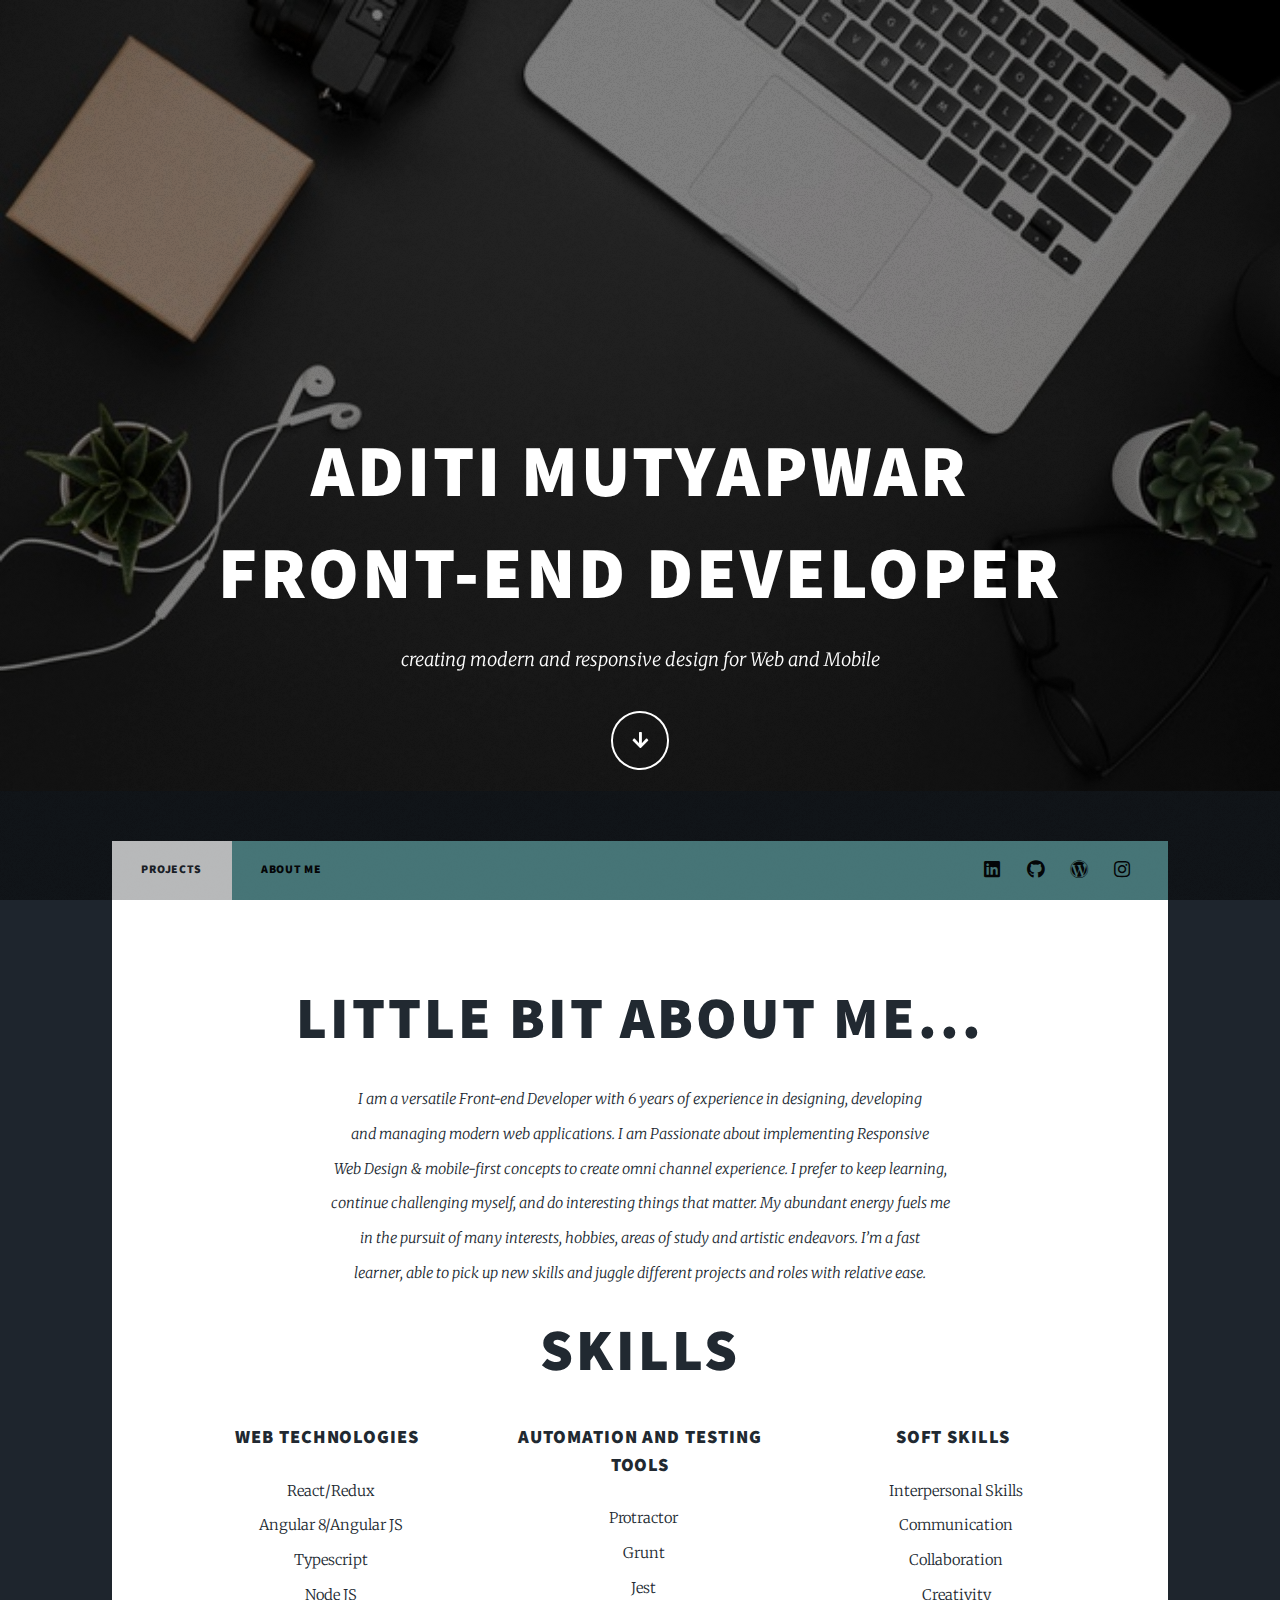
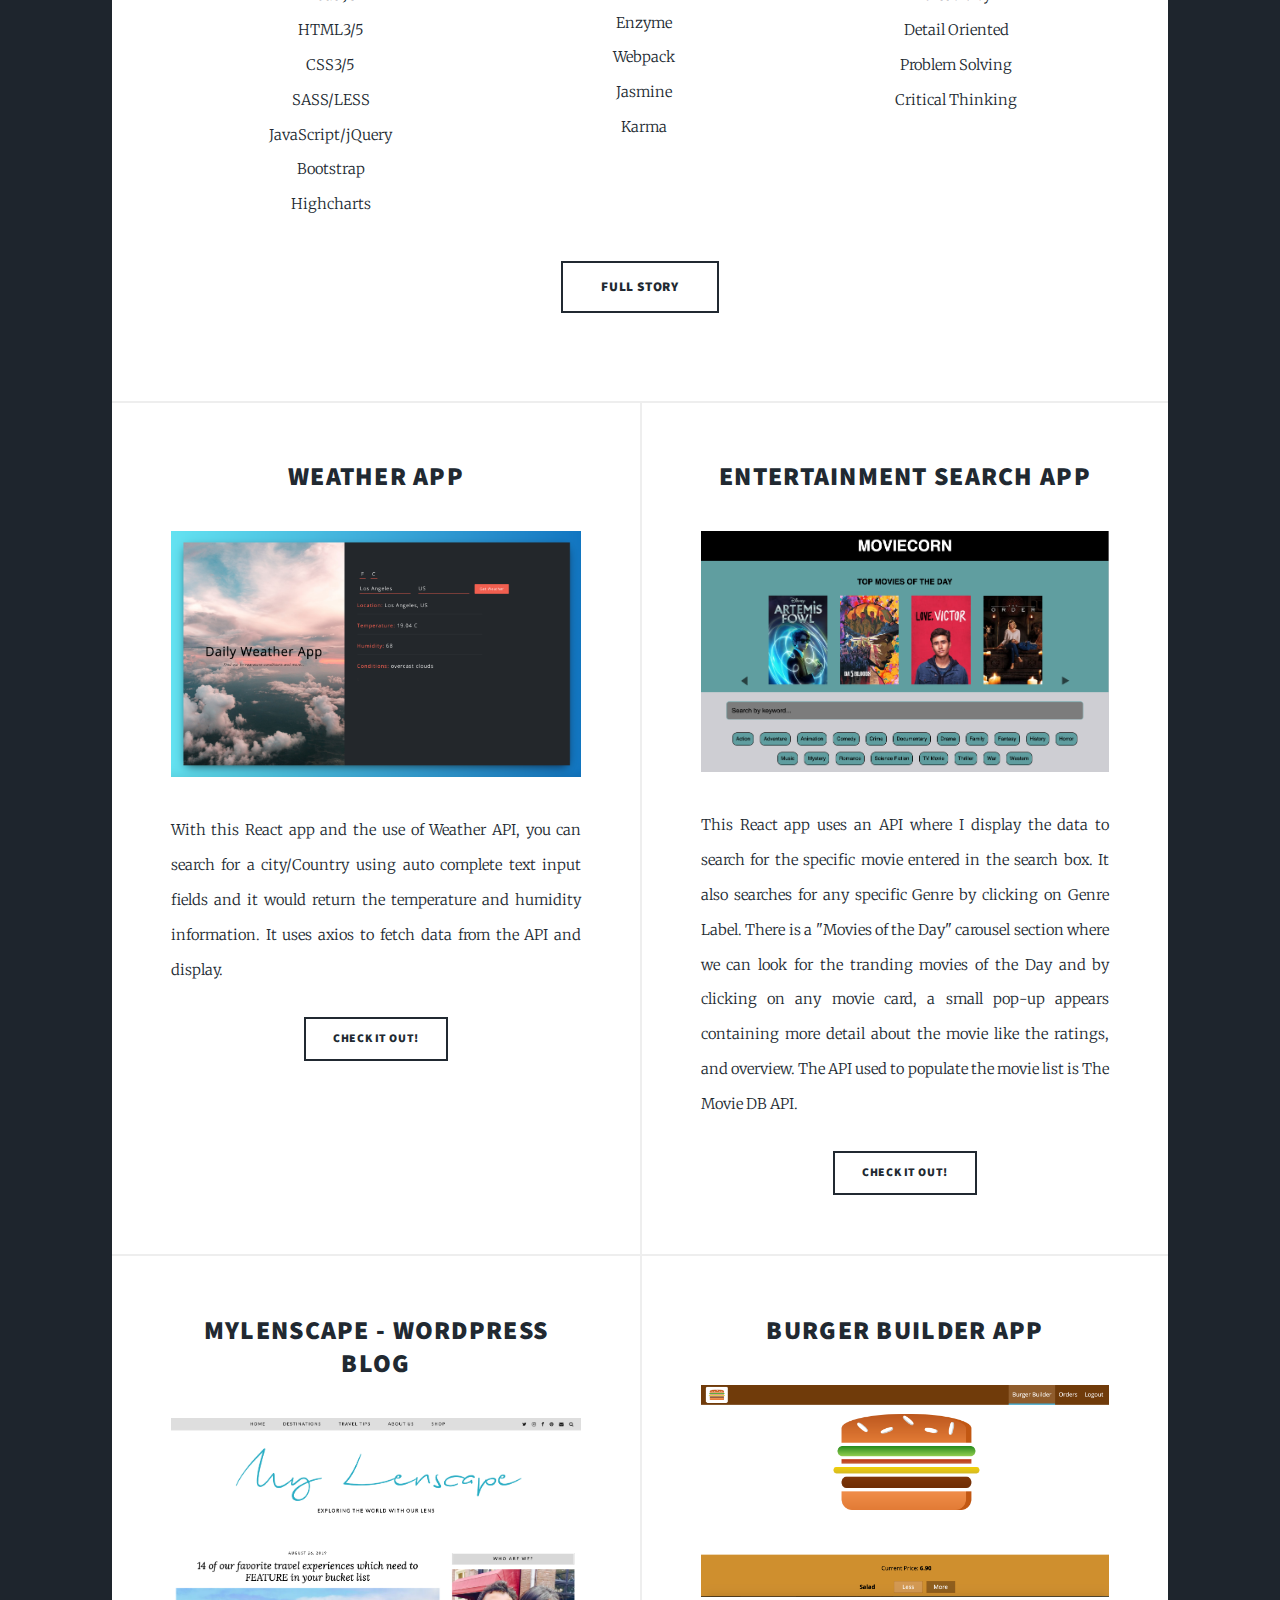
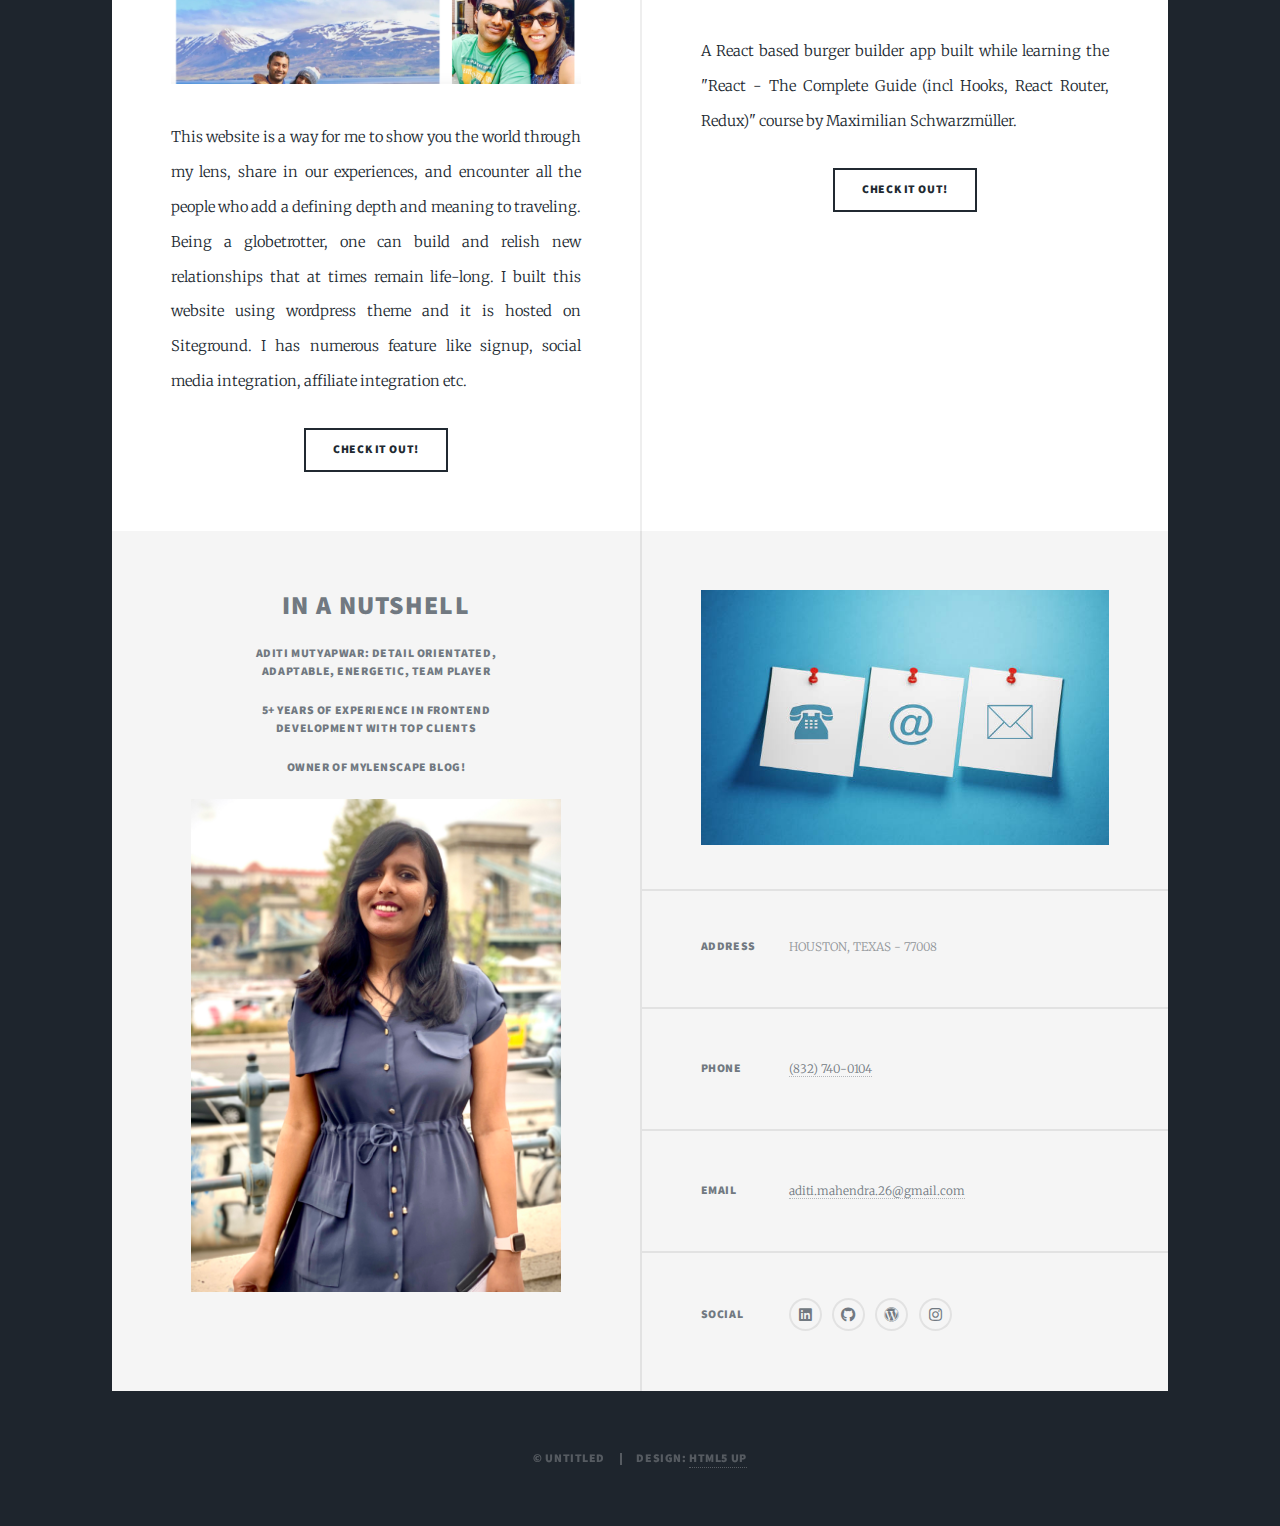
==== commit 1f37a86f: "fixes for mobile view" ====
--- a/index.html
+++ b/index.html
@@ -62,7 +62,7 @@
 										learner, able to pick up new skills and juggle different projects and roles with relative ease.</p>
                                     <h2>Skills</h2>
                                     
-                                    <div style="float: left; width: 33.33%">
+                                    <div class="skill-section">
                                         <h3>Web Technologies</h3>
                                         <ul style="list-style-type: none;">
                                         <li>React/Redux</li>
@@ -76,7 +76,7 @@
                                         <li>Bootstrap</li>
                                         <li>Highcharts</li>
                                     </ul></div>
-                                    <div style="float: left; width: 33.33%">
+                                    <div class="skill-section">
                                         <h3 style="text-align: center;">Automation and Testing Tools</h3>
                                         <ul style="list-style-type: none;">
                                         <li>Protractor</li>
@@ -87,7 +87,7 @@
                                         <li>Jasmine</li>
                                         <li>Karma</li>
                                     </ul></div>
-                                    <div style="float: left; width: 33.33%">
+                                    <div class="skill-section">
                                         <h3 style="text-align: center;">Soft Skills</h3>
                                         <ul style="list-style-type: none;">
                                         <li>Interpersonal Skills</li>
--- a/assets/css/main.css
+++ b/assets/css/main.css
@@ -3765,6 +3765,16 @@
 		z-index: 2;
 	}
 
+	.skill-section{
+		float: left; 
+		width: 33.33%;
+		padding: 10px;
+	}
+
+	.skill-section ul {
+		padding-left: 0em;
+	}
+
 		#main > * {
 			padding: 4rem 4rem 2rem 4rem ;
 			border-top: solid 2px #eeeeee;
@@ -3806,7 +3816,9 @@
 			}
 
 			@media screen and (max-width: 736px) {
-
+				.skill-section{
+					width: 100%;
+				}
 				#main > .post {
 					padding: 4rem 2rem 2rem 2rem ;
 				}
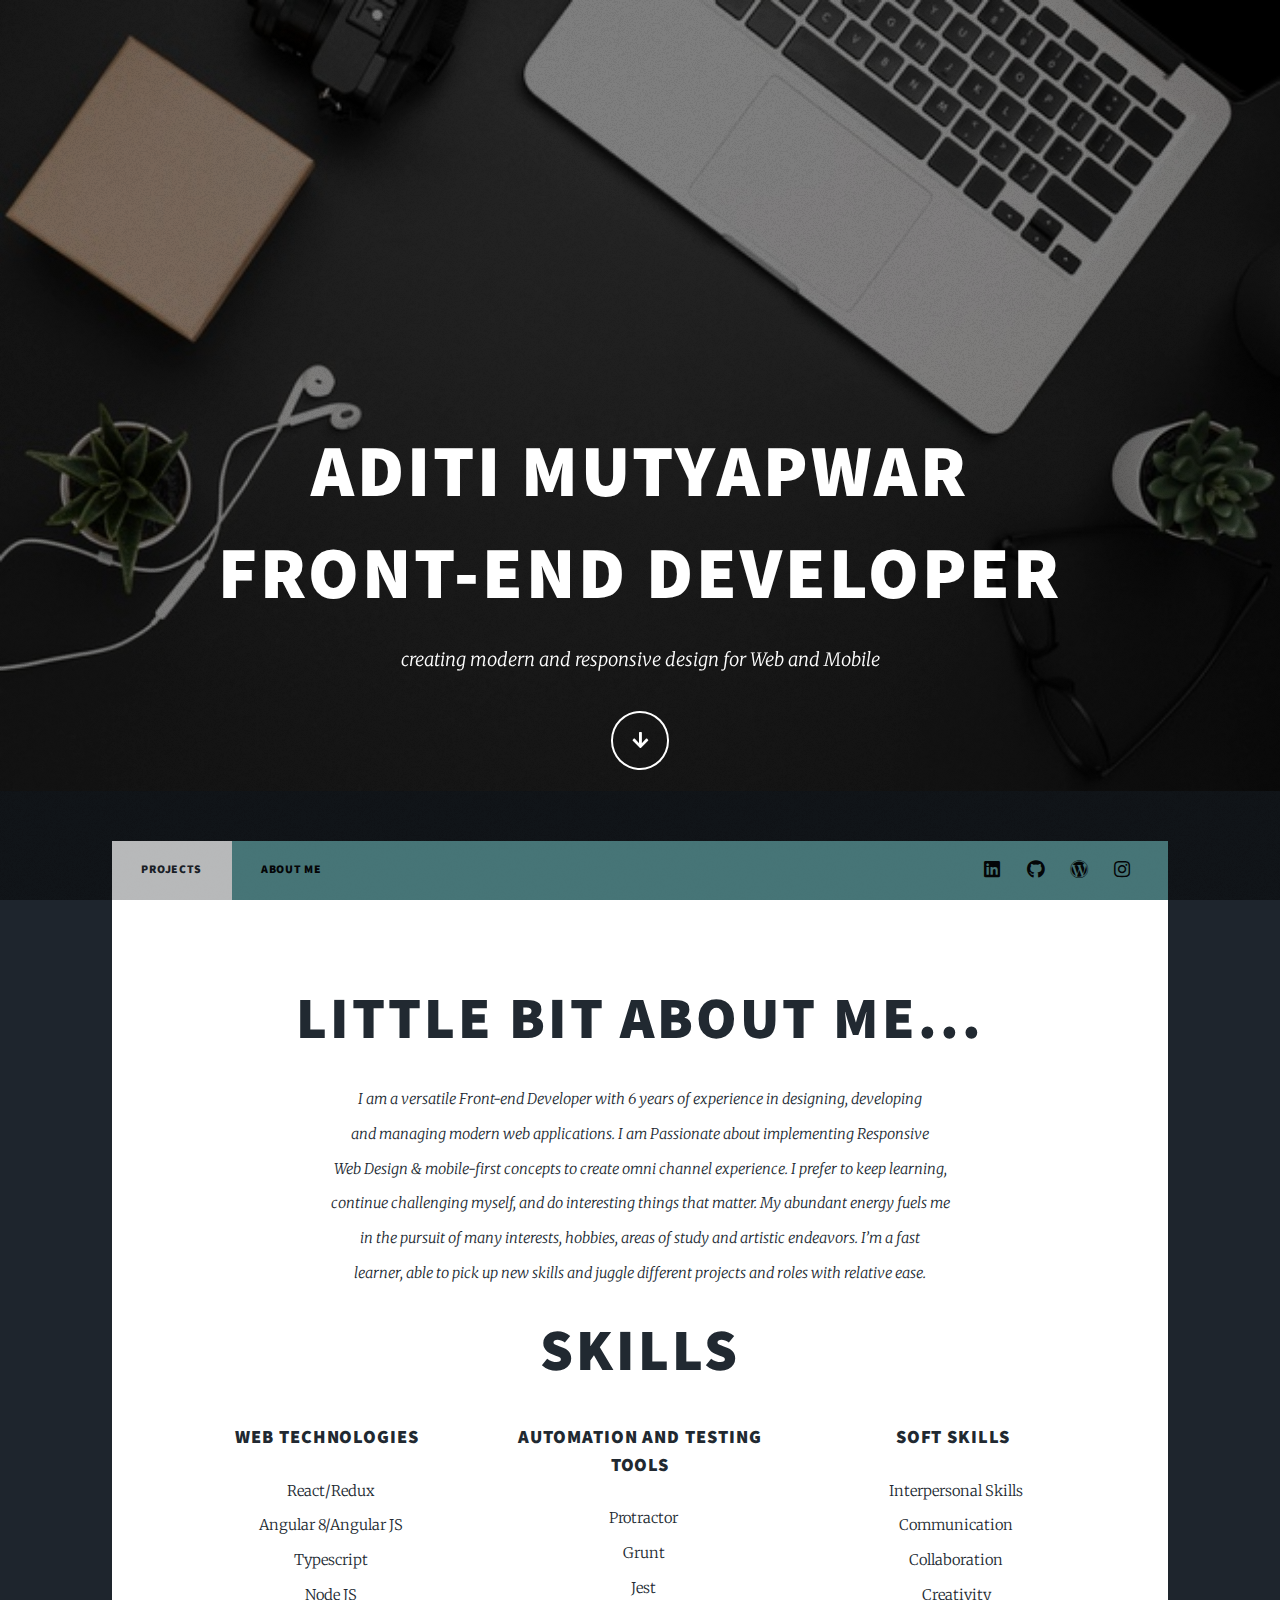
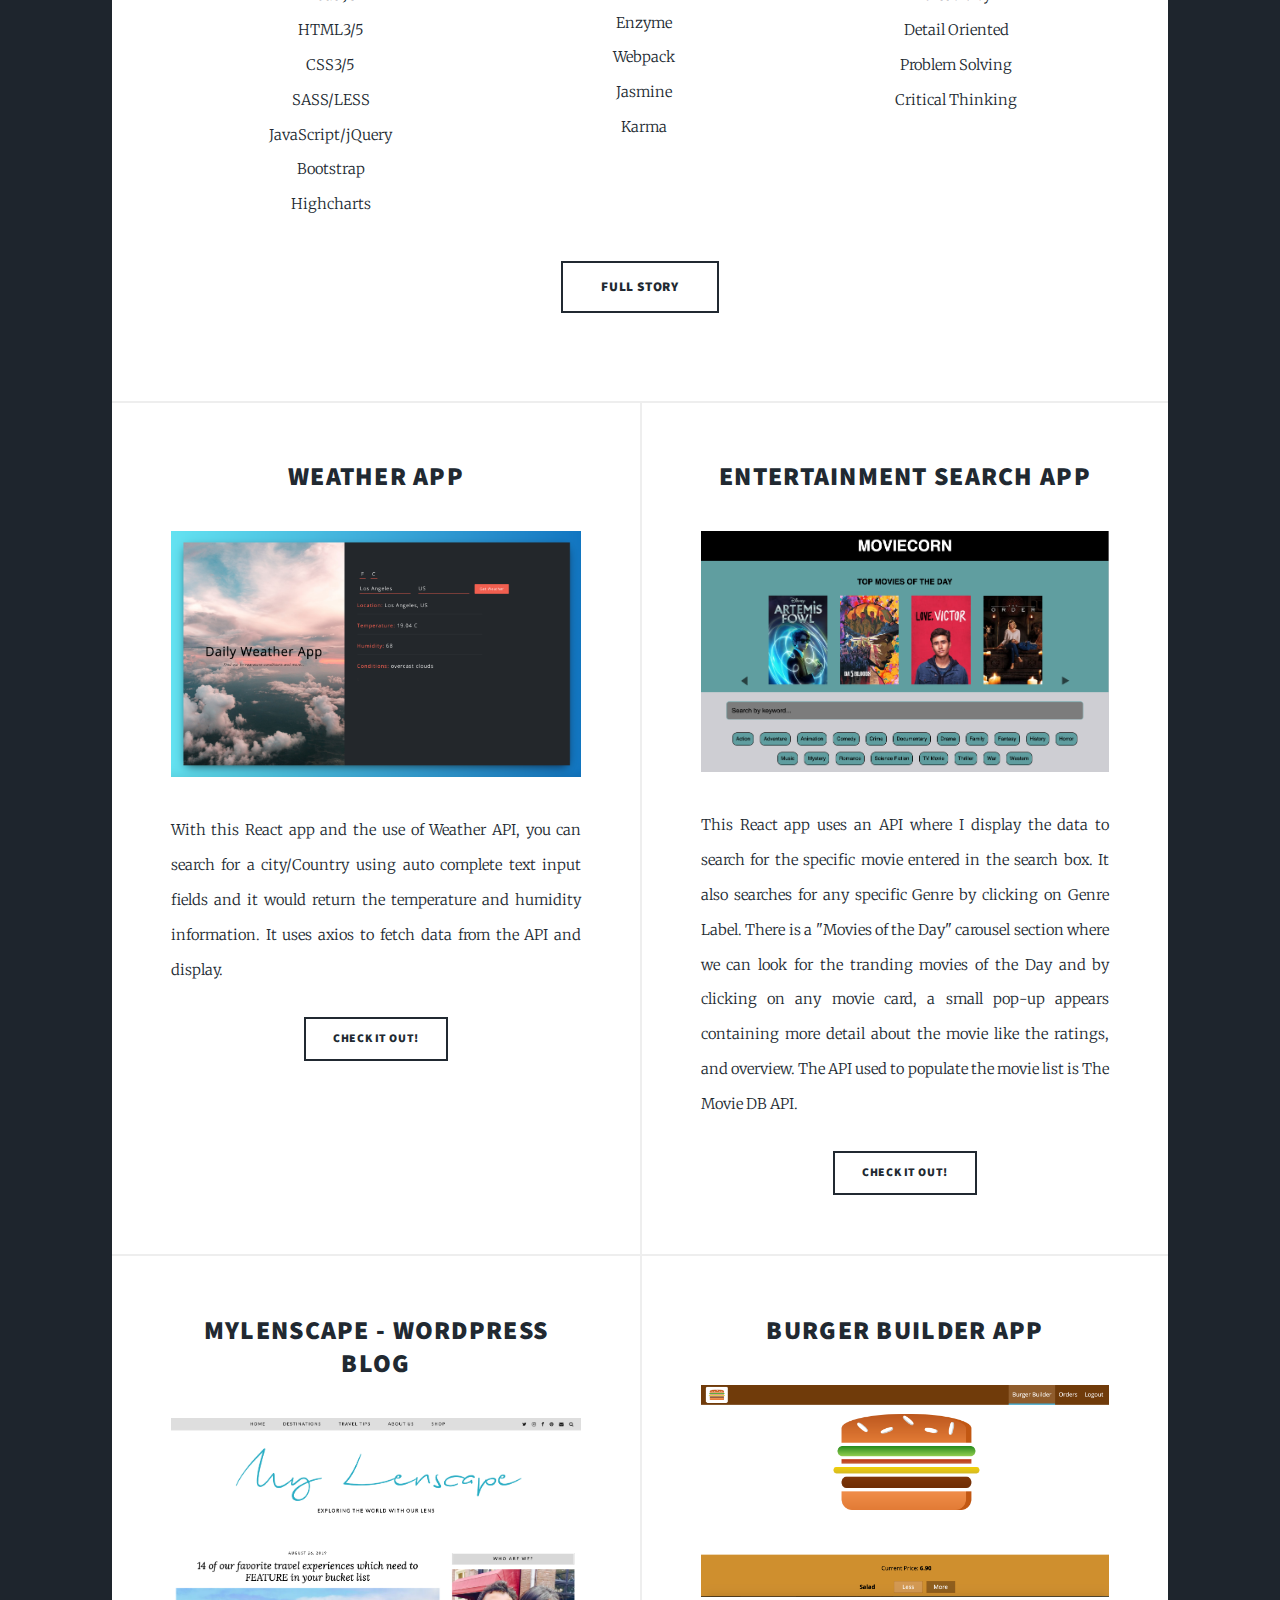
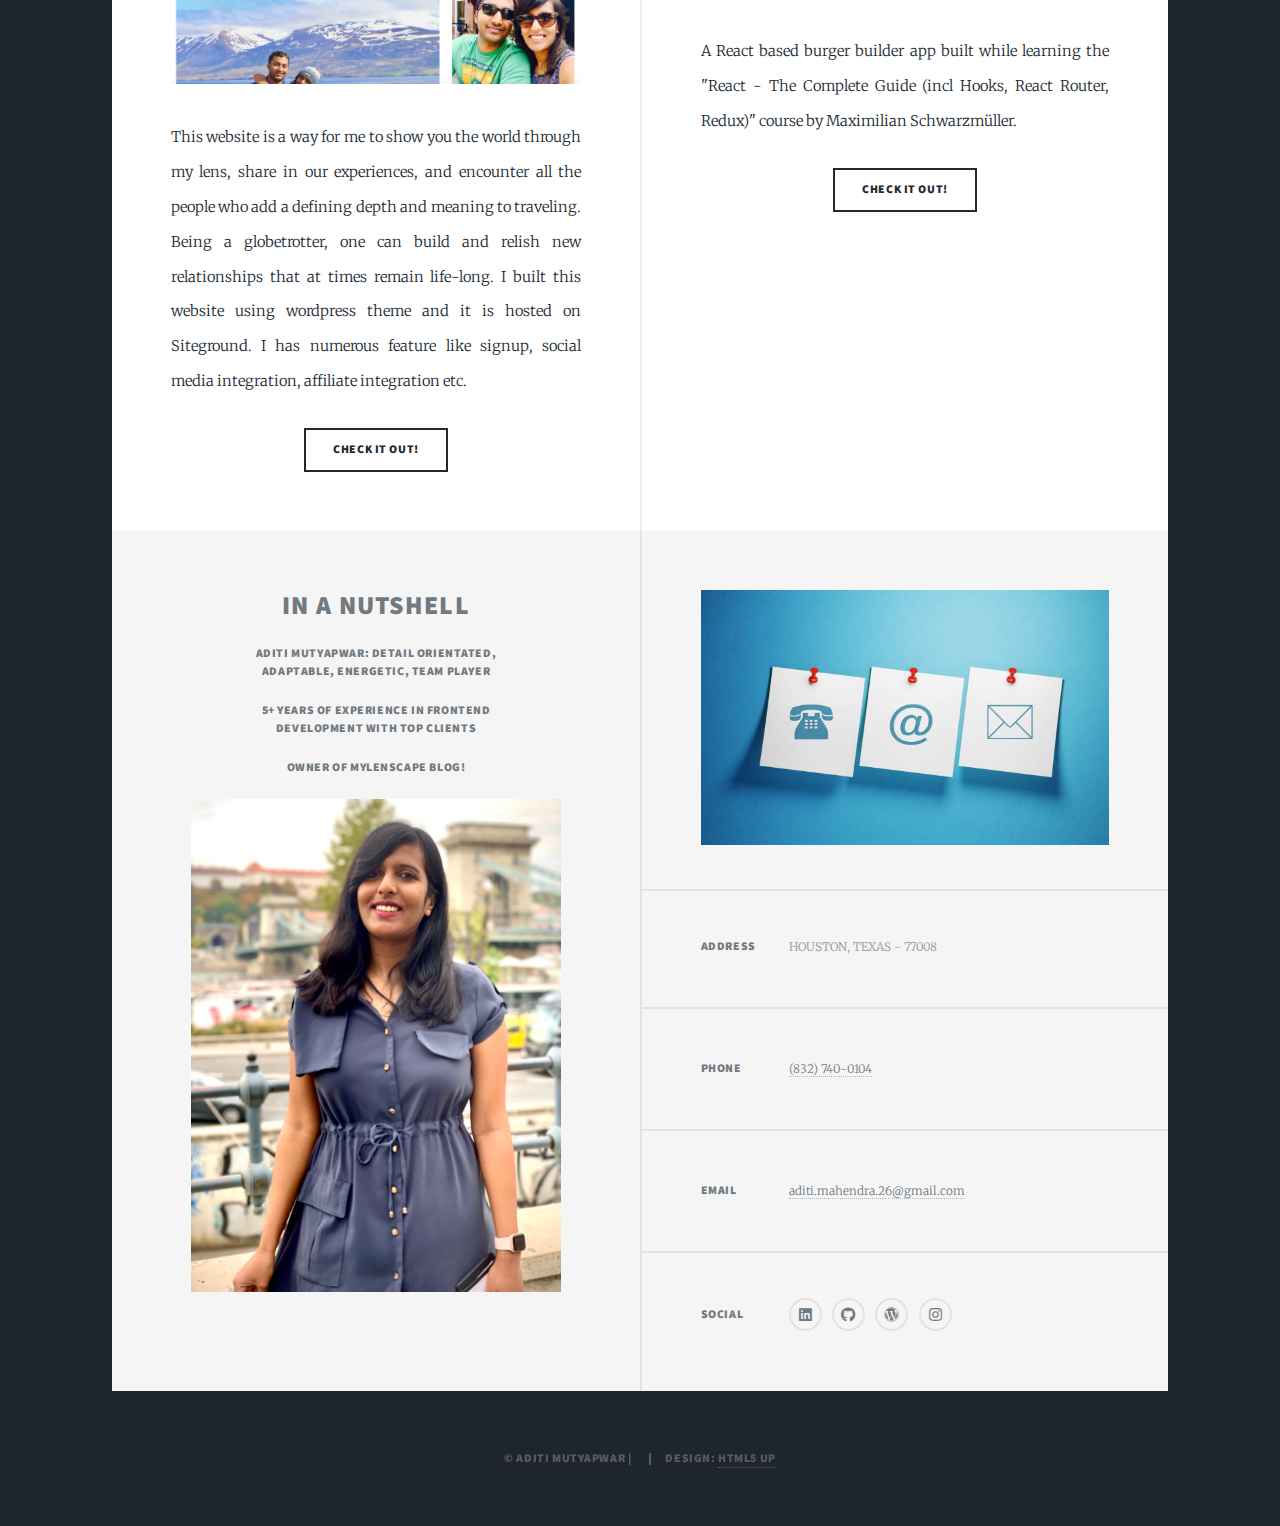
==== commit e84242b5: "fixes for mobile view" ====
--- a/index.html
+++ b/index.html
@@ -11,6 +11,7 @@
         <meta charset="utf-8" />
         <meta name="viewport" content="width=device-width, initial-scale=1, user-scalable=no" />
         <link rel="stylesheet" href="assets/css/main.css" />
+        <link rel='icon' href='favicon.ico' type='image/x-icon' >
         <noscript><link rel="stylesheet" href="assets/css/noscript.css" /></noscript>
     </head>
     <body class="is-preload">
@@ -215,7 +216,7 @@
 
                 <!-- Copyright -->
                     <div id="copyright">
-                        <ul><li>&copy; Untitled</li><li>Design: <a href="https://html5up.net">HTML5 UP</a></li></ul>
+                        <ul><li>&copy; ADITI MUTYAPWAR</li> | <li>Design: <a href="https://html5up.net">HTML5 UP</a></li></ul>
                     </div>
 
             </div>
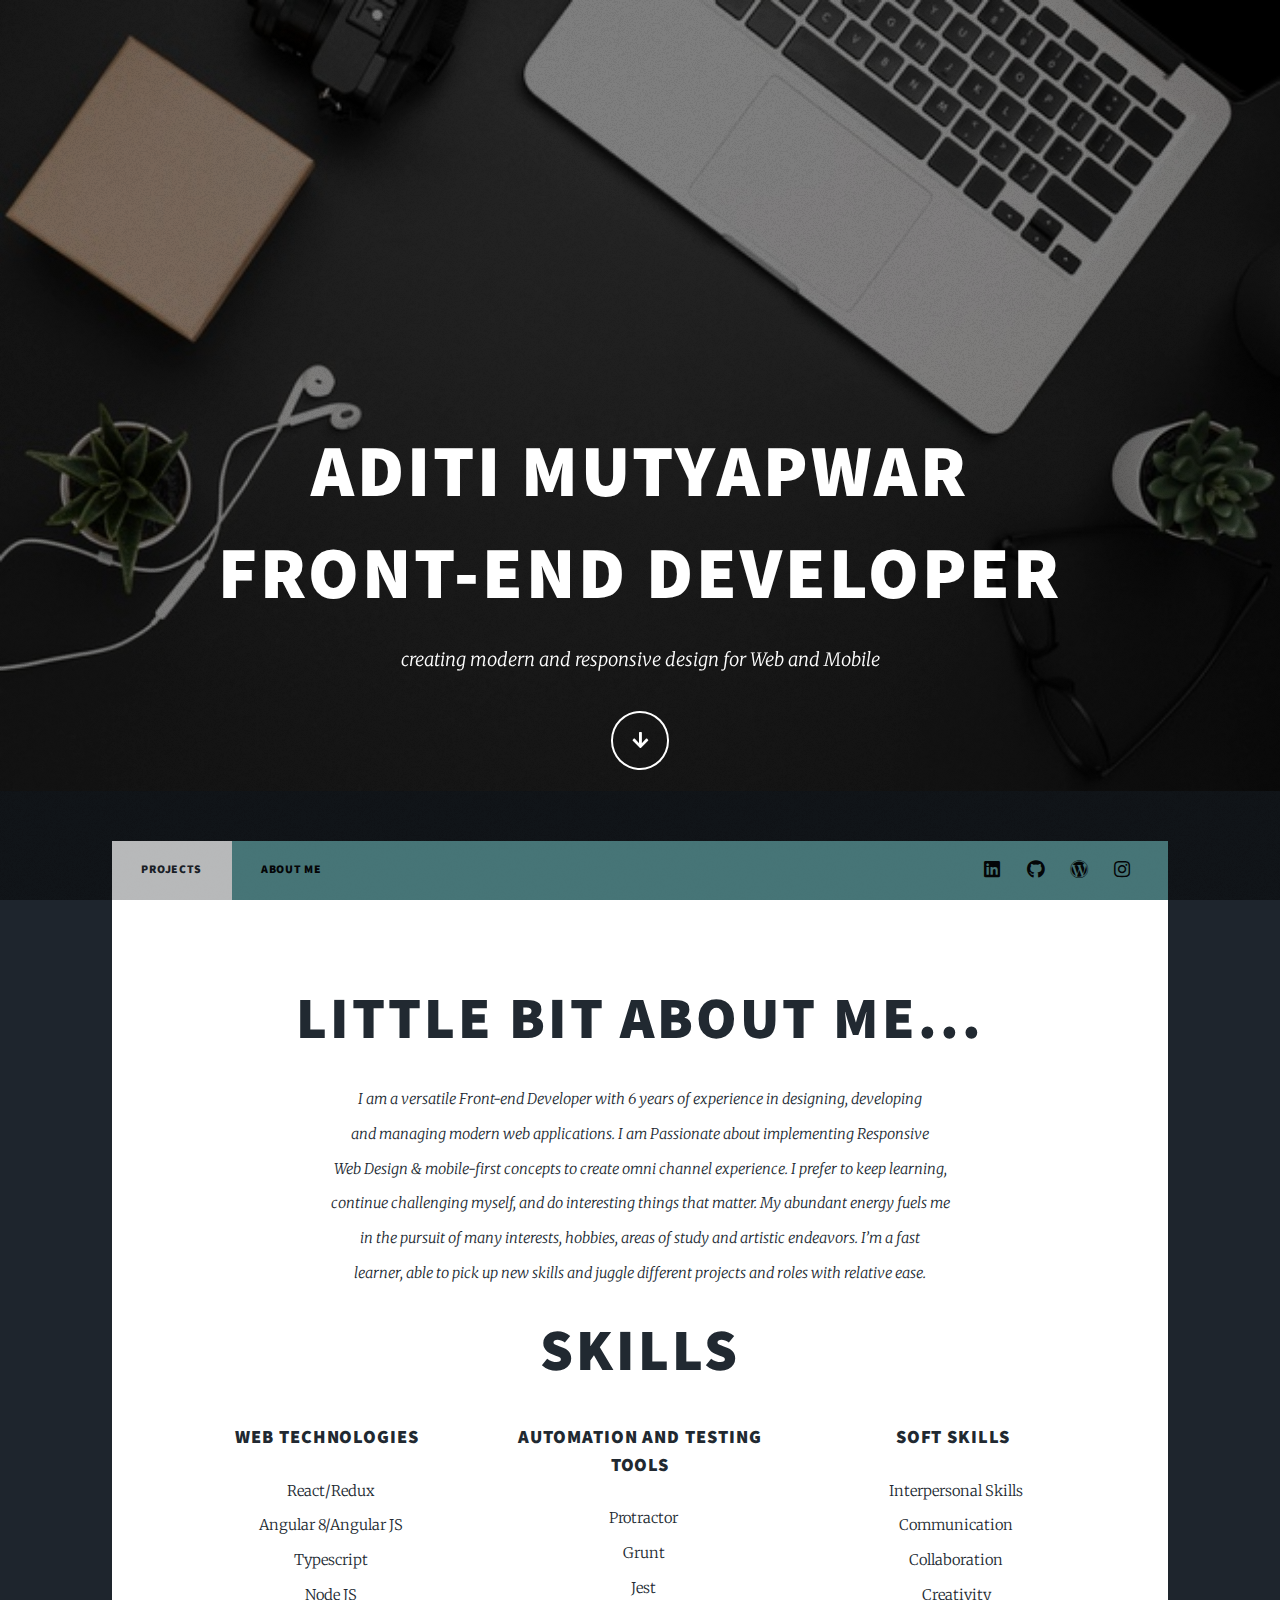
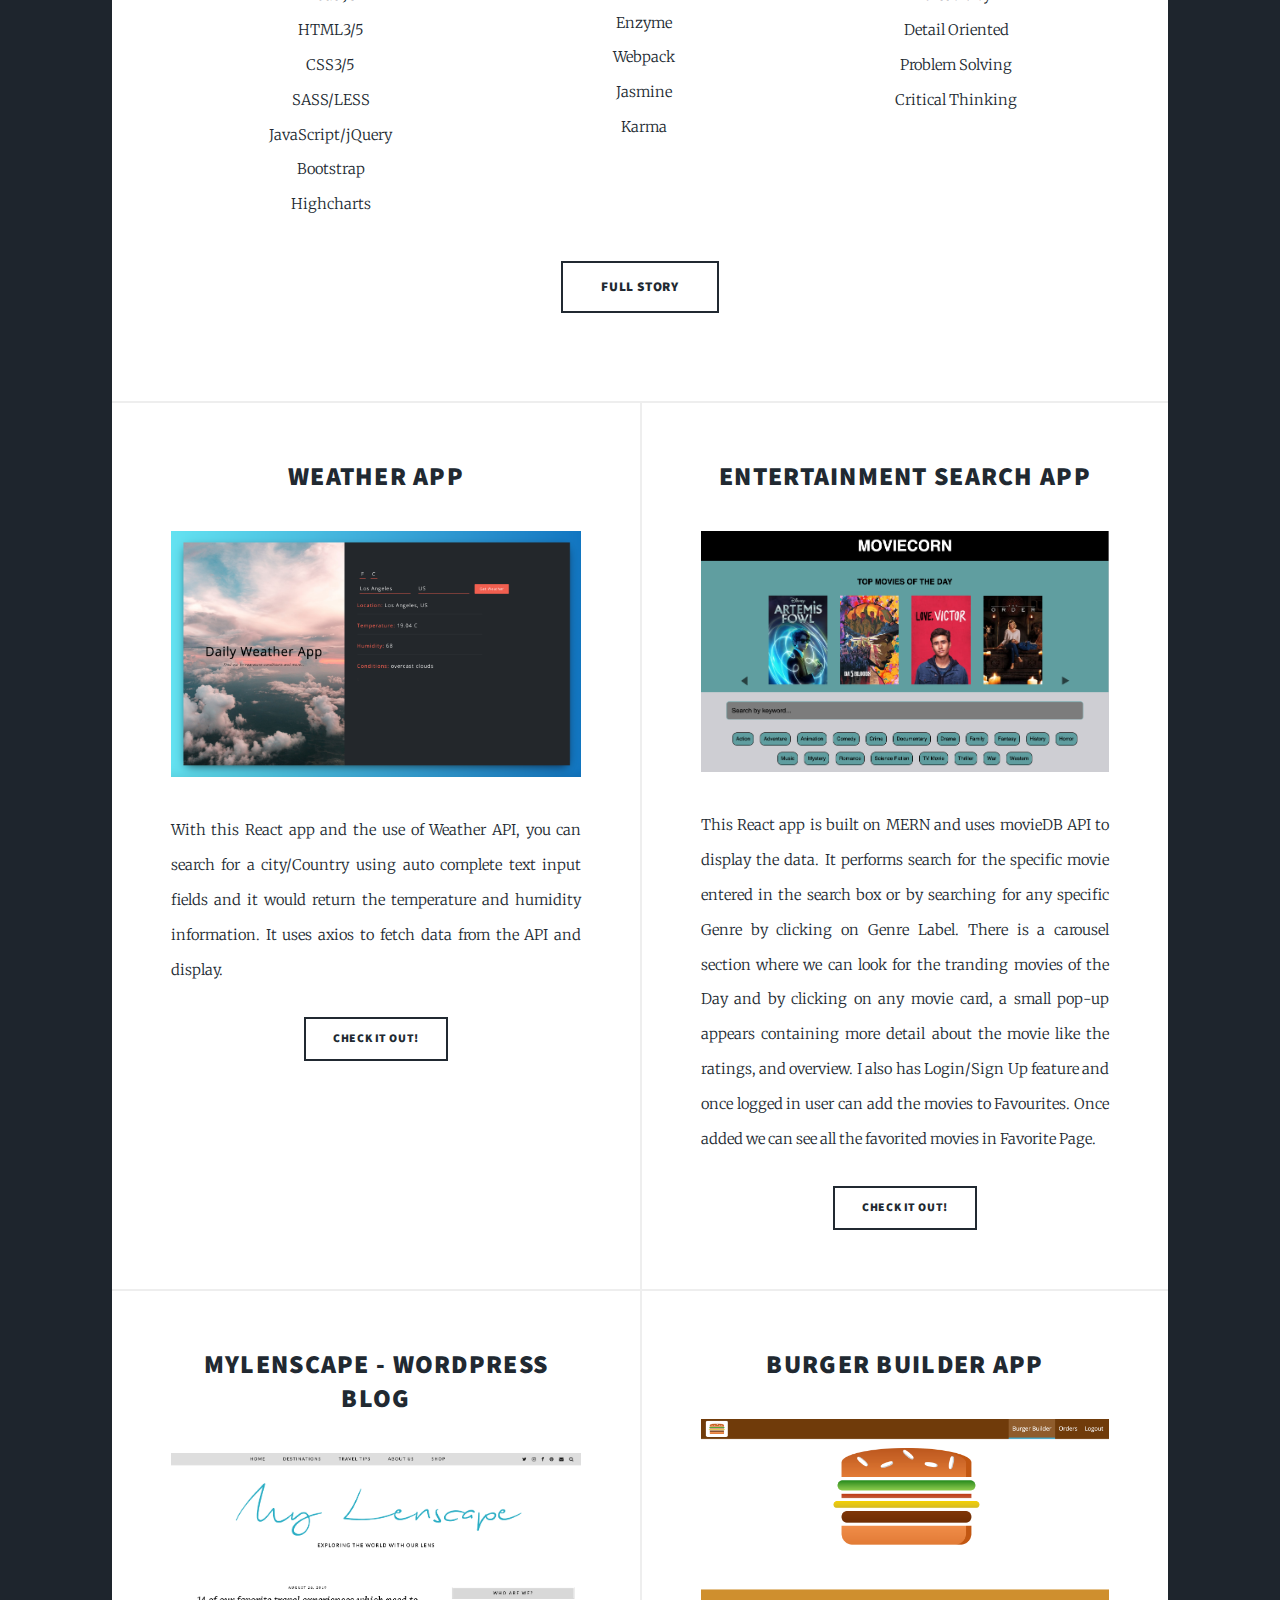
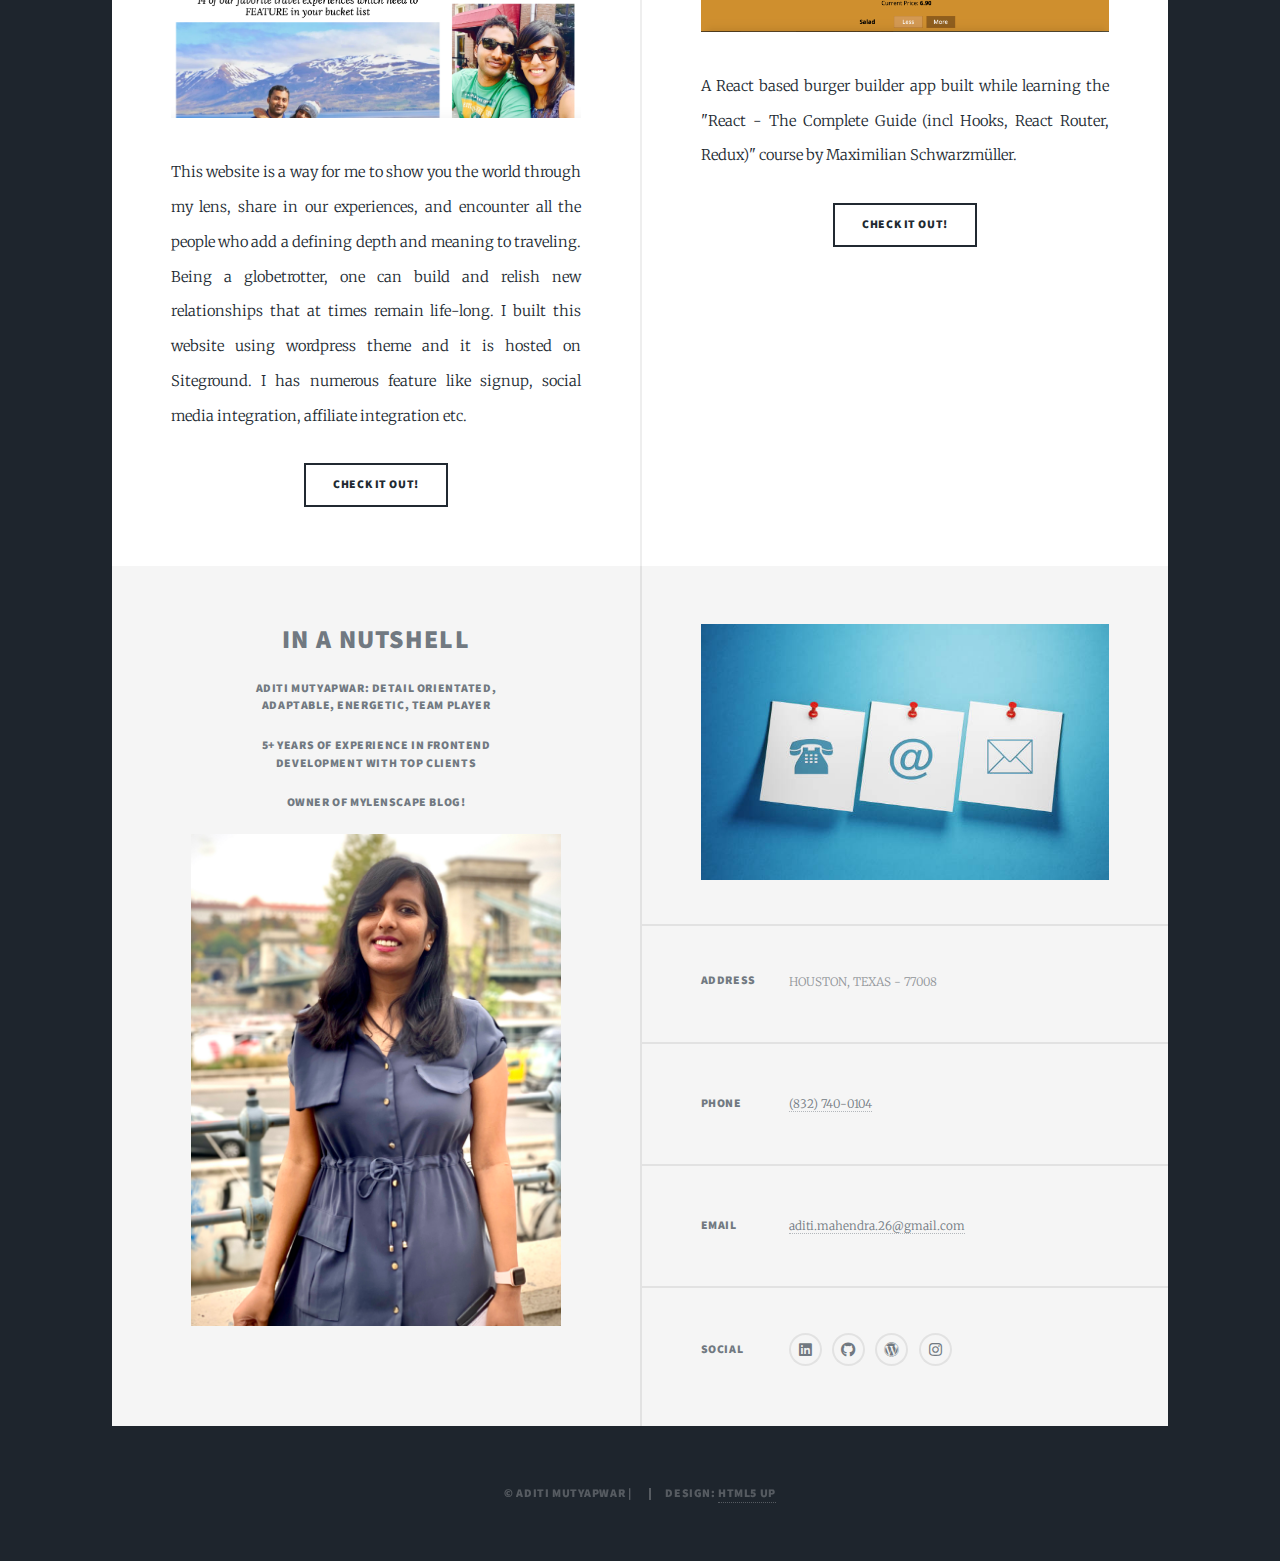
==== commit ff7f7a33: "url change" ====
--- a/index.html
+++ b/index.html
@@ -121,12 +121,12 @@
                                 </article>
                                 <article>
                                     <header>
-                                        <h2><a href="https://github.com/aditimutyapwar/entertainmet-app.git" target="_blank">ENTERTAINMENT SEARCH APP</a></h2>
-                                    </header>
-                                    <a href="https://github.com/aditimutyapwar/entertainmet-app.git" target="_blank" class="image fit"><img src="images/moviecorn.png" alt="moviecorn" /></a>
-                                    <p>This React app uses an API where I display the data to search for the specific movie entered in the search box. It also searches for any specific Genre by clicking on Genre Label. There is a "Movies of the Day" carousel section where we can look for the tranding movies of the Day and by clicking on any movie card, a small pop-up appears containing more detail about the movie like the ratings, and overview. The API used to populate the movie list is The Movie DB API.</p>
-                                    <ul class="actions special">
-                                        <li><a href="https://github.com/aditimutyapwar/entertainmet-app.git" target="_blank" class="button">Check it Out!</a></li>
+                                        <h2><a href="https://github.com/aditimutyapwar/mern-entertainment-app.git" target="_blank">ENTERTAINMENT SEARCH APP</a></h2>
+                                    </header>
+                                    <a href="https://github.com/aditimutyapwar/mern-entertainment-app.git" target="_blank" class="image fit"><img src="images/moviecorn.png" alt="moviecorn" /></a>
+                                    <p>This React app is built on MERN and uses movieDB API to display the data. It performs search for the specific movie entered in the search box or by searching for any specific Genre by clicking on Genre Label. There is a carousel section where we can look for the tranding movies of the Day and by clicking on any movie card, a small pop-up appears containing more detail about the movie like the ratings, and overview. I also has Login/Sign Up feature and once logged in user can add the movies to Favourites. Once added we can see all the favorited movies in Favorite Page.</p>
+                                    <ul class="actions special">
+                                        <li><a href="https://github.com/aditimutyapwar/mern-entertainment-app.git" target="_blank" class="button">Check it Out!</a></li>
                                     </ul>
                                 </article>
                                 <article>
